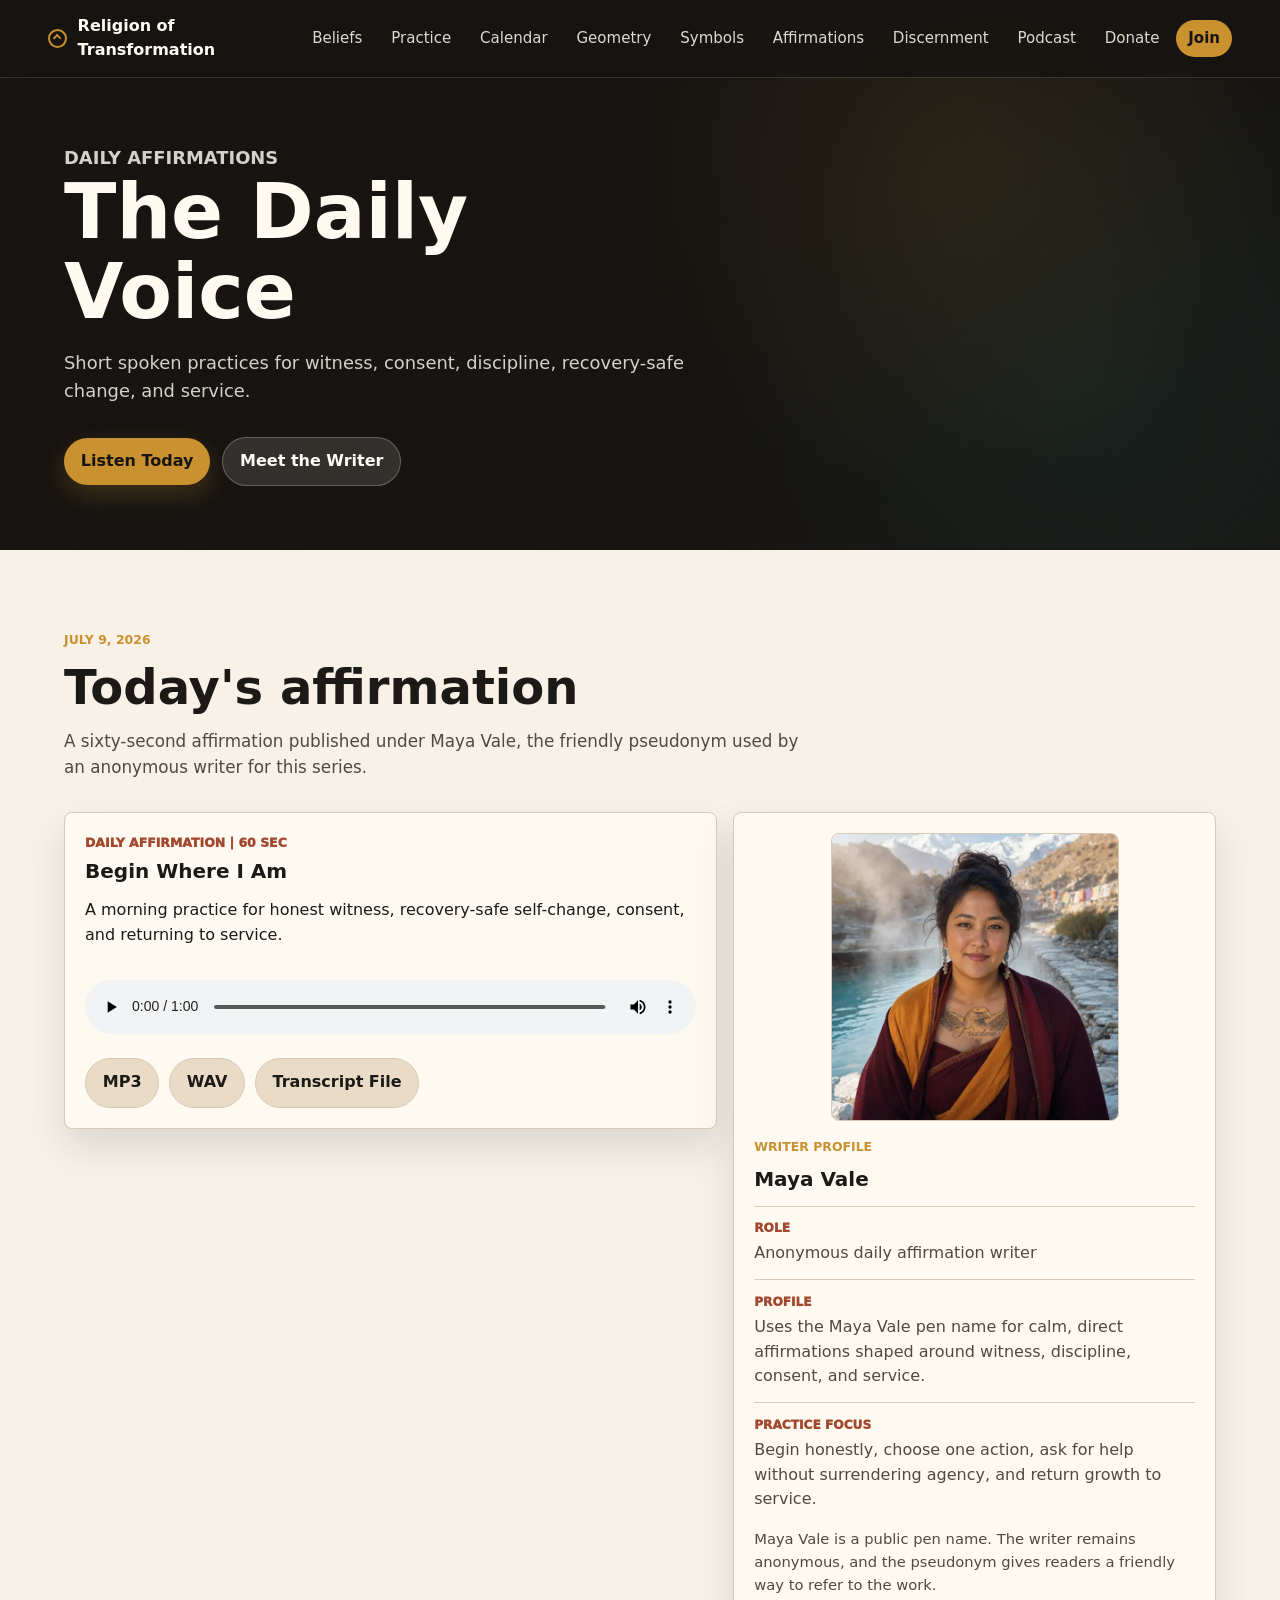
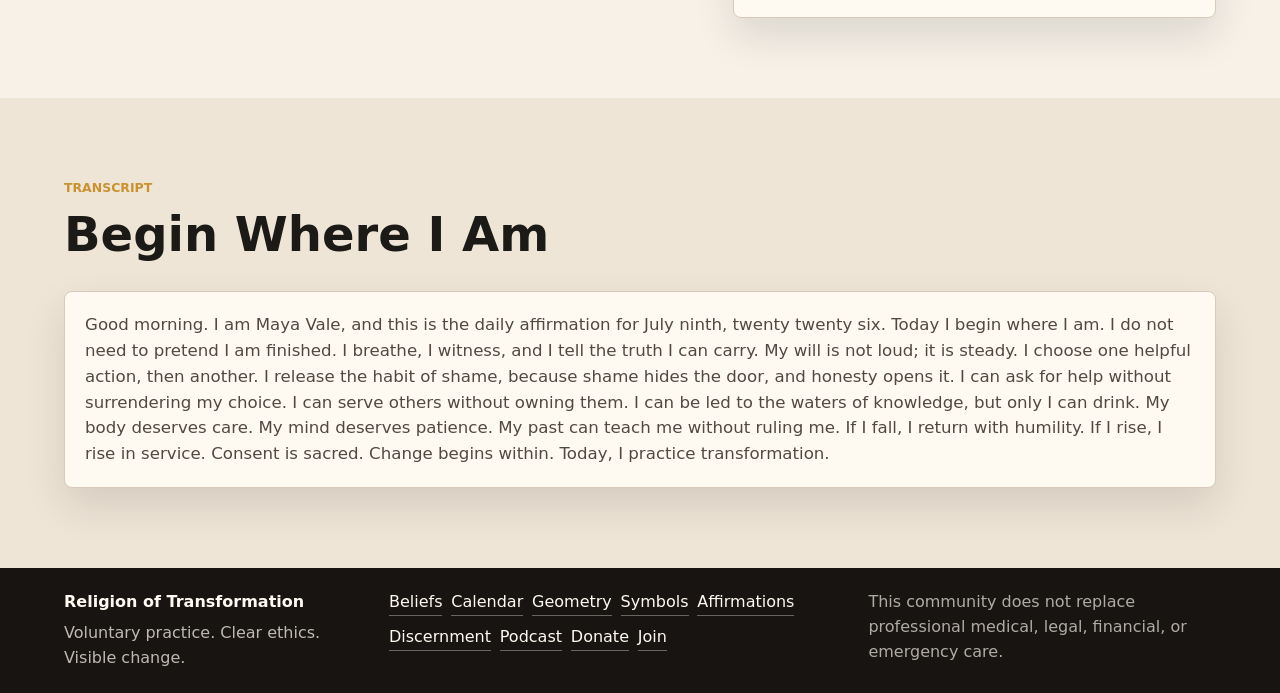
==== affirmations.html @ 911ca556 "Expand transformation site" ====
<!doctype html>
<html lang="en">
<head>
  <meta charset="utf-8">
  <meta name="viewport" content="width=device-width, initial-scale=1">
  <title>Daily Affirmations | Religion of Transformation</title>
  <meta name="description" content="Daily affirmation recordings for the Religion of Transformation, with writer profiles, transcripts, and dated practice prompts.">
  <link rel="stylesheet" href="styles.css">
  <link rel="stylesheet" href="complete.css">
  <link rel="stylesheet" href="page.css">
  <link rel="stylesheet" href="responsive.css">
</head>
<body>
  <header class="topbar" aria-label="Site header">
    <a class="brand" href="index.html#home" aria-label="Religion of Transformation home">
      <span class="brand-mark" aria-hidden="true"></span>
      <span>Religion of Transformation</span>
    </a>
    <button class="menu-toggle" type="button" aria-controls="primary-nav" aria-expanded="false">
      <span class="menu-bars" aria-hidden="true"><span></span><span></span><span></span></span>
      <span class="menu-text">Menu</span>
    </button>
    <nav class="nav" id="primary-nav" aria-label="Primary navigation">
      <a href="index.html#beliefs">Beliefs</a>
      <a href="index.html#practice">Practice</a>
      <a href="index.html#calendar">Calendar</a>
      <a href="index.html#geometry">Geometry</a>
      <a href="symbols.html">Symbols</a>
      <a href="affirmations.html">Affirmations</a>
      <a href="discernment.html">Discernment</a>
      <a href="podcast.html">Podcast</a>
      <a href="donate.html">Donate</a>
      <a class="nav-join" href="index.html#join">Join</a>
    </nav>
  </header>

  <main>
    <section class="page-hero affirmations-hero" aria-labelledby="affirmations-title">
      <div class="page-hero-content">
        <p class="eyebrow">Daily affirmations</p>
        <h1 id="affirmations-title">The Daily Voice</h1>
        <p>
          Short spoken practices for witness, consent, discipline, recovery-safe change, and service.
        </p>
        <div class="hero-actions">
          <a class="button primary" href="#today">Listen Today</a>
          <a class="button secondary" href="#maya-vale">Meet the Writer</a>
        </div>
      </div>
    </section>

    <section id="today" class="page-section" aria-labelledby="today-title">
      <div class="section-heading">
        <p class="eyebrow">July 9, 2026</p>
        <h2 id="today-title">Today&apos;s affirmation</h2>
        <p class="section-copy">
          A sixty-second affirmation published under Maya Vale, the friendly pseudonym used by an anonymous writer for this series.
        </p>
      </div>

      <div class="affirmation-layout">
        <article class="affirmation-player-card">
          <span class="episode-meta">Daily Affirmation | 60 sec</span>
          <h3>Begin Where I Am</h3>
          <p>
            A morning practice for honest witness, recovery-safe self-change, consent, and returning to service.
          </p>
          <audio controls preload="metadata">
            <source src="assets/audio/daily-affirmation-2026-07-09-maya-vale.mp3" type="audio/mpeg">
            <source src="assets/audio/daily-affirmation-2026-07-09-maya-vale.wav" type="audio/wav">
            Your browser does not support the audio element.
          </audio>
          <div class="episode-actions">
            <a class="button secondary" href="assets/audio/daily-affirmation-2026-07-09-maya-vale.mp3">MP3</a>
            <a class="button secondary" href="assets/audio/daily-affirmation-2026-07-09-maya-vale.wav">WAV</a>
            <a class="button secondary" href="assets/transcripts/daily-affirmation-2026-07-09-maya-vale.txt">Transcript File</a>
          </div>
        </article>

        <article id="maya-vale" class="voice-profile-card">
          <picture class="profile-portrait-wrap">
            <source srcset="assets/images/maya-vale-profile-tattoo.webp" type="image/webp">
            <img class="profile-portrait" src="assets/images/maya-vale-profile-tattoo.png" alt="Maya Vale profile portrait at sacred hot springs">
          </picture>
          <p class="eyebrow">Writer profile</p>
          <h3>Maya Vale</h3>
          <dl>
            <div>
              <dt>Role</dt>
              <dd>Anonymous daily affirmation writer</dd>
            </div>
            <div>
              <dt>Profile</dt>
              <dd>Uses the Maya Vale pen name for calm, direct affirmations shaped around witness, discipline, consent, and service.</dd>
            </div>
            <div>
              <dt>Practice focus</dt>
              <dd>Begin honestly, choose one action, ask for help without surrendering agency, and return growth to service.</dd>
            </div>
          </dl>
          <p class="profile-note">
            Maya Vale is a public pen name. The writer remains anonymous, and the pseudonym gives readers a friendly way to refer to the work.
          </p>
        </article>
      </div>
    </section>

    <section class="page-section page-band" aria-labelledby="transcript-title">
      <div class="article-shell">
        <div class="section-heading">
          <p class="eyebrow">Transcript</p>
          <h2 id="transcript-title">Begin Where I Am</h2>
        </div>
        <article class="transcript-panel">
          <p>Good morning. I am Maya Vale, and this is the daily affirmation for July ninth, twenty twenty six. Today I begin where I am. I do not need to pretend I am finished. I breathe, I witness, and I tell the truth I can carry. My will is not loud; it is steady. I choose one helpful action, then another. I release the habit of shame, because shame hides the door, and honesty opens it. I can ask for help without surrendering my choice. I can serve others without owning them. I can be led to the waters of knowledge, but only I can drink. My body deserves care. My mind deserves patience. My past can teach me without ruling me. If I fall, I return with humility. If I rise, I rise in service. Consent is sacred. Change begins within. Today, I practice transformation.</p>
        </article>
      </div>
    </section>
  </main>

  <footer class="footer complete-footer">
    <div>
      <strong>Religion of Transformation</strong>
      <p>Voluntary practice. Clear ethics. Visible change.</p>
    </div>
    <nav aria-label="Footer navigation">
      <a href="index.html#beliefs">Beliefs</a>
      <a href="index.html#calendar">Calendar</a>
      <a href="index.html#geometry">Geometry</a>
      <a href="symbols.html">Symbols</a>
      <a href="affirmations.html">Affirmations</a>
      <a href="discernment.html">Discernment</a>
      <a href="podcast.html">Podcast</a>
      <a href="donate.html">Donate</a>
      <a href="index.html#join">Join</a>
    </nav>
    <p class="footer-note">This community does not replace professional medical, legal, financial, or emergency care.</p>
  </footer>
  <script src="site.js"></script>
</body>
</html>
---- styles.css ----
:root {
  --ink: #1c1a17;
  --ink-soft: #4f4941;
  --paper: #f7f1e8;
  --paper-strong: #fffaf1;
  --line: #d9cab8;
  --gold: #c9912f;
  --gold-dark: #8d6117;
  --teal: #24706c;
  --teal-dark: #174d4c;
  --rust: #a2482e;
  --green: #486b3b;
  --night: #171411;
  --night-soft: #2c241e;
  --shadow: 0 18px 40px rgba(28, 26, 23, 0.12);
}

* {
  box-sizing: border-box;
}

html {
  scroll-behavior: smooth;
}

body {
  margin: 0;
  background: var(--paper);
  color: var(--ink);
  font-family: Inter, ui-sans-serif, system-ui, -apple-system, BlinkMacSystemFont, "Segoe UI", sans-serif;
  line-height: 1.55;
}

a {
  color: inherit;
  text-decoration: none;
}

button,
input,
textarea {
  font: inherit;
}

.topbar {
  position: fixed;
  z-index: 20;
  top: 0;
  left: 0;
  right: 0;
  display: flex;
  align-items: center;
  justify-content: space-between;
  gap: 1rem;
  padding: 0.85rem clamp(1rem, 4vw, 3rem);
  color: var(--paper-strong);
  background: rgba(23, 20, 17, 0.78);
  border-bottom: 1px solid rgba(255, 250, 241, 0.14);
  backdrop-filter: blur(14px);
}

.brand {
  display: inline-flex;
  align-items: center;
  gap: 0.65rem;
  min-width: 12rem;
  font-weight: 800;
}

.brand-mark {
  width: 1.2rem;
  height: 1.2rem;
  border: 2px solid var(--gold);
  border-radius: 50%;
  position: relative;
  flex: 0 0 auto;
}

.brand-mark::before,
.brand-mark::after {
  content: "";
  position: absolute;
  inset: 0.28rem;
  border-top: 2px solid var(--gold);
  transform: rotate(45deg);
}

.brand-mark::after {
  transform: rotate(-45deg);
}

.nav {
  display: flex;
  align-items: center;
  justify-content: flex-end;
  gap: 0.3rem;
  flex-wrap: wrap;
}

.nav a {
  min-height: 2.35rem;
  display: inline-flex;
  align-items: center;
  justify-content: center;
  padding: 0.45rem 0.75rem;
  border-radius: 999px;
  color: rgba(255, 250, 241, 0.86);
  font-size: 0.94rem;
}

.nav a:hover,
.nav a:focus-visible {
  background: rgba(255, 250, 241, 0.12);
  outline: none;
}

.nav-join {
  color: var(--night) !important;
  background: var(--gold);
  font-weight: 800;
}

.hero {
  min-height: 88svh;
  position: relative;
  display: grid;
  align-items: center;
  overflow: hidden;
  background: var(--night);
  color: var(--paper-strong);
  padding: 8rem clamp(1rem, 5vw, 5rem) 5rem;
}

.hero::after {
  content: "";
  position: absolute;
  inset: 0;
  background:
    linear-gradient(90deg, rgba(23, 20, 17, 0.88) 0%, rgba(23, 20, 17, 0.62) 45%, rgba(23, 20, 17, 0.2) 100%);
  pointer-events: none;
}

#transformation-canvas {
  position: absolute;
  inset: 0;
  width: 100%;
  height: 100%;
}

.hero-content {
  position: relative;
  z-index: 1;
  width: min(44rem, 100%);
}

.eyebrow,
.panel-kicker {
  margin: 0 0 0.75rem;
  color: var(--gold);
  font-size: 0.78rem;
  font-weight: 900;
  text-transform: uppercase;
  letter-spacing: 0;
}

h1,
h2,
h3,
p {
  overflow-wrap: anywhere;
}

h1,
h2,
h3 {
  margin: 0;
  line-height: 1.05;
}

h1 {
  font-size: 4.8rem;
  max-width: 11ch;
}

h2 {
  font-size: 3rem;
}

h3 {
  font-size: 1.25rem;
}

.hero-copy {
  width: min(38rem, 100%);
  margin: 1.2rem 0 0;
  color: rgba(255, 250, 241, 0.84);
  font-size: 1.15rem;
}

.hero-actions,
.form-actions,
.calendar-actions {
  display: flex;
  align-items: center;
  flex-wrap: wrap;
  gap: 0.75rem;
}

.hero-actions {
  margin-top: 2rem;
}

.button,
.icon-button {
  min-height: 2.75rem;
  border: 0;
  border-radius: 999px;
  display: inline-flex;
  align-items: center;
  justify-content: center;
  cursor: pointer;
  transition: transform 160ms ease, box-shadow 160ms ease, background 160ms ease;
}

.button {
  padding: 0.72rem 1.05rem;
  font-weight: 850;
}

.button.compact {
  min-height: 2.45rem;
  padding: 0.55rem 0.85rem;
  font-size: 0.92rem;
}

.button.primary {
  background: var(--gold);
  color: var(--night);
  box-shadow: 0 10px 24px rgba(201, 145, 47, 0.22);
}

.button.secondary {
  background: rgba(255, 250, 241, 0.12);
  color: var(--paper-strong);
  border: 1px solid rgba(255, 250, 241, 0.25);
}

.button:hover,
.icon-button:hover,
.button:focus-visible,
.icon-button:focus-visible {
  transform: translateY(-1px);
  outline: none;
}

.scroll-cue {
  position: absolute;
  z-index: 1;
  bottom: 1.6rem;
  left: 50%;
  width: 2.4rem;
  height: 2.4rem;
  display: grid;
  place-items: center;
  transform: translateX(-50%);
  border: 1px solid rgba(255, 250, 241, 0.35);
  border-radius: 50%;
}

.scroll-cue span {
  width: 0.55rem;
  height: 0.55rem;
  border-right: 2px solid var(--paper-strong);
  border-bottom: 2px solid var(--paper-strong);
  transform: translateY(-0.15rem) rotate(45deg);
}

.section {
  padding: 6rem clamp(1rem, 5vw, 5rem);
}

.section-heading {
  max-width: 46rem;
  margin-bottom: 2rem;
}

.section-copy {
  margin: 1rem 0 0;
  color: var(--ink-soft);
  font-size: 1.05rem;
}

.practice-grid,
.ethics-list,
.calendar-reference {
  display: grid;
  grid-template-columns: repeat(4, minmax(0, 1fr));
  gap: 1rem;
}

.practice-card,
.ethics-list article,
.calendar-reference article,
.schedule-row,
.today-panel,
.calendar-board,
.join-form {
  border: 1px solid var(--line);
  border-radius: 8px;
  background: var(--paper-strong);
  box-shadow: var(--shadow);
}

.practice-card,
.ethics-list article,
.calendar-reference article {
  padding: 1.35rem;
}

.card-index {
  display: block;
  margin-bottom: 2.2rem;
  color: var(--teal);
  font-weight: 900;
}

.practice-card h3,
.ethics-list h3,
.calendar-reference h3 {
  margin-bottom: 0.65rem;
}

.practice-card p,
.ethics-list p,
.calendar-reference p {
  margin: 0;
  color: var(--ink-soft);
}

.split-section {
  display: grid;
  grid-template-columns: minmax(0, 0.9fr) minmax(18rem, 1.1fr);
  gap: clamp(2rem, 5vw, 4rem);
  align-items: start;
  background: #efe5d7;
}

.schedule {
  display: grid;
  gap: 0.9rem;
}

.schedule-row {
  padding: 1.1rem;
}

.schedule-row span {
  color: var(--rust);
  font-size: 0.78rem;
  font-weight: 900;
  text-transform: uppercase;
}

.schedule-row strong {
  display: block;
  margin: 0.15rem 0 0.35rem;
  font-size: 1.08rem;
}

.schedule-row p {
  margin: 0;
  color: var(--ink-soft);
}

.calendar-section {
  background: #f8f4ed;
}

.calendar-shell {
  display: grid;
  grid-template-columns: minmax(17rem, 0.78fr) minmax(0, 1.6fr);
  gap: 1rem;
  align-items: stretch;
}

.today-panel {
  padding: 1.35rem;
  background: var(--night);
  color: var(--paper-strong);
}

.today-panel .panel-kicker,
.month-title .panel-kicker {
  display: block;
  margin-bottom: 0.35rem;
}

.today-panel h3 {
  font-size: 1.65rem;
  line-height: 1.12;
}

.today-panel p {
  color: rgba(255, 250, 241, 0.76);
}

.date-metrics {
  display: grid;
  gap: 0.7rem;
  margin: 1.25rem 0;
}

.date-metrics div {
  padding: 0.85rem;
  border: 1px solid rgba(255, 250, 241, 0.16);
  border-radius: 8px;
  background: rgba(255, 250, 241, 0.06);
}

.date-metrics dt {
  color: rgba(255, 250, 241, 0.6);
  font-size: 0.74rem;
  font-weight: 900;
  text-transform: uppercase;
}

.date-metrics dd {
  margin: 0.22rem 0 0;
  font-weight: 800;
}

.common-symbols {
  margin: 1.25rem 0;
  padding: 0.85rem;
  border: 1px solid rgba(255, 250, 241, 0.16);
  border-radius: 8px;
  background: rgba(255, 250, 241, 0.06);
}

.common-symbols > strong {
  display: block;
  margin-bottom: 0.55rem;
  color: rgba(255, 250, 241, 0.7);
  font-size: 0.74rem;
  font-weight: 900;
  text-transform: uppercase;
}

.common-symbols ul {
  display: grid;
  gap: 0.55rem;
  margin: 0;
  padding: 0;
  list-style: none;
}

.common-symbols li {
  display: grid;
  gap: 0.18rem;
  padding-top: 0.55rem;
  border-top: 1px solid rgba(255, 250, 241, 0.12);
}

.common-symbols li:first-child {
  padding-top: 0;
  border-top: 0;
}

.common-symbols li strong {
  color: rgba(255, 250, 241, 0.6);
  font-size: 0.72rem;
  font-weight: 900;
  text-transform: uppercase;
}

.common-symbols li span {
  color: var(--paper-strong);
  font-weight: 850;
}

.common-symbols li em {
  display: block;
  margin-top: 0.18rem;
  color: rgba(255, 250, 241, 0.72);
  font-size: 0.88rem;
  font-style: normal;
  font-weight: 500;
  line-height: 1.35;
}

.selected-holidays {
  display: flex;
  flex-direction: column;
  gap: 0.55rem;
}

.holiday-note {
  padding: 0.75rem;
  border-radius: 8px;
  background: rgba(201, 145, 47, 0.14);
  border: 1px solid rgba(201, 145, 47, 0.28);
}

.holiday-note strong {
  display: block;
}

.holiday-note span {
  color: rgba(255, 250, 241, 0.74);
  font-size: 0.92rem;
}

.calendar-board {
  padding: 1rem;
  overflow: hidden;
}

.calendar-toolbar {
  display: flex;
  align-items: flex-start;
  justify-content: space-between;
  gap: 1rem;
  padding: 0.35rem 0.2rem 1rem;
}

.month-title h3 {
  font-size: 1.55rem;
}

.icon-button {
  width: 2.45rem;
  min-width: 2.45rem;
  color: var(--paper-strong);
  background: var(--teal-dark);
  font-weight: 900;
}

.date-picker {
  display: flex;
  align-items: center;
  gap: 0.55rem;
  min-height: 2.45rem;
  padding: 0.2rem 0.2rem 0.2rem 0.7rem;
  border: 1px solid var(--line);
  border-radius: 999px;
  color: var(--ink-soft);
  background: #fffdf8;
  font-size: 0.88rem;
  font-weight: 800;
}

.date-picker input {
  min-height: 2rem;
  width: 9.8rem;
  border: 0;
  color: var(--ink);
  background: transparent;
}

.council-section {
  background: #efe5d7;
}

.council-grid,
.symbol-scale-grid {
  display: grid;
  gap: 1rem;
}

.council-grid,
.symbol-scale-grid {
  grid-template-columns: repeat(4, minmax(0, 1fr));
}

.council-grid article,
.symbol-scale-grid article {
  border: 1px solid var(--line);
  border-radius: 8px;
  background: var(--paper-strong);
  box-shadow: var(--shadow);
  padding: 1.15rem;
}

.council-grid span,
.symbol-scale-grid span {
  display: block;
  margin-bottom: 0.55rem;
  color: var(--rust);
  font-size: 0.78rem;
  font-weight: 950;
  text-transform: uppercase;
}

.council-grid p,
.symbol-scale-grid p {
  margin-bottom: 0;
  color: var(--ink-soft);
}

.council-election {
  display: grid;
  grid-template-columns: minmax(0, 0.85fr) minmax(18rem, 1.15fr);
  gap: 1.2rem;
  margin-top: 1.25rem;
  padding: 1.25rem;
  border: 1px solid var(--line);
  border-radius: 8px;
  background: var(--paper-strong);
  box-shadow: var(--shadow);
}

.council-election h3 {
  margin-top: 0;
}

.council-election p {
  margin-bottom: 0;
  color: var(--ink-soft);
}

.council-election-list {
  display: grid;
  gap: 0.65rem;
  margin: 0;
  padding-left: 1.2rem;
  color: var(--ink-soft);
}

.council-election-list li::marker {
  color: var(--rust);
  font-weight: 900;
}

.council-election-list strong {
  color: var(--ink);
}

.member-section {
  background: var(--paper);
}

.member-profile-grid {
  display: grid;
  grid-template-columns: repeat(3, minmax(0, 1fr));
  gap: 1rem;
}

.member-profile-card {
  display: flex;
  flex-direction: column;
  gap: 0.7rem;
  min-height: 100%;
  padding: 1.15rem;
  border: 1px solid var(--line);
  border-radius: 8px;
  background: var(--paper-strong);
  box-shadow: var(--shadow);
}

.member-profile-card > span {
  color: var(--rust);
  font-size: 0.78rem;
  font-weight: 950;
  text-transform: uppercase;
}

.member-profile-card h3 {
  margin: 0;
}

.member-profile-card p {
  margin: 0;
  color: var(--ink-soft);
}

.member-profile-card dl {
  display: grid;
  gap: 0.55rem;
  margin: auto 0 0;
  padding-top: 0.75rem;
  border-top: 1px solid var(--line);
}

.member-profile-card dl div {
  display: grid;
  gap: 0.16rem;
}

.member-profile-card dt {
  color: var(--ink-soft);
  font-size: 0.72rem;
  font-weight: 900;
  text-transform: uppercase;
}

.member-profile-card dd {
  margin: 0;
  color: var(--ink);
  font-weight: 800;
}

.calendar-symbols {
  margin-top: 2rem;
}

.compact-heading h3 {
  font-size: 2rem;
}

.calendar-weekdays,
.calendar-grid {
  display: grid;
  grid-template-columns: repeat(7, minmax(0, 1fr));
  gap: 0.35rem;
}

.calendar-weekdays {
  margin-bottom: 0.35rem;
}

.calendar-weekdays span {
  color: var(--ink-soft);
  font-size: 0.78rem;
  font-weight: 900;
  text-align: center;
  text-transform: uppercase;
}

.testimonials-section {
  background: #efe5d7;
}

.testimonial-grid {
  display: grid;
  grid-template-columns: repeat(3, minmax(0, 1fr));
  gap: 1rem;
}

.testimonial-card,
.recovery-note {
  border: 1px solid var(--line);
  border-radius: 8px;
  background: var(--paper-strong);
  box-shadow: var(--shadow);
}

.testimonial-card {
  padding: 1.25rem;
}

.testimonial-card span {
  display: block;
  margin-bottom: 0.65rem;
  color: var(--rust);
  font-size: 0.78rem;
  font-weight: 950;
  text-transform: uppercase;
}

.testimonial-card p {
  margin: 0;
  color: var(--ink-soft);
}

.testimonial-card strong {
  display: block;
  margin-top: 1rem;
  color: var(--ink);
  font-size: 0.9rem;
}

.recovery-note {
  margin-top: 1rem;
  border-left: 4px solid var(--teal);
  padding: 1rem 1.1rem;
  color: var(--ink-soft);
}

.recovery-note strong {
  color: var(--ink);
}

.calendar-day {
  min-height: 7.2rem;
  border: 1px solid var(--line);
  border-radius: 8px;
  padding: 0.55rem;
  display: flex;
  flex-direction: column;
  gap: 0.22rem;
  text-align: left;
  color: var(--ink);
  background: #fffdf8;
  cursor: pointer;
}

.calendar-day:hover,
.calendar-day:focus-visible {
  outline: 2px solid var(--teal);
  outline-offset: 1px;
}

.calendar-day.is-outside {
  opacity: 0.45;
}

.calendar-day.is-selected {
  border-color: var(--teal);
  background: #e9f2ef;
}

.calendar-day.is-today {
  box-shadow: inset 0 0 0 2px var(--gold);
}

.calendar-day.has-high {
  background: #fff2d9;
}

.day-top {
  display: flex;
  align-items: baseline;
  justify-content: space-between;
  gap: 0.4rem;
}

.greg-day {
  font-weight: 950;
  font-size: 1rem;
}

.trans-day,
.pulse-day {
  display: block;
  color: var(--ink-soft);
  font-size: 0.76rem;
  line-height: 1.2;
}

.pulse-day {
  color: var(--teal-dark);
  font-weight: 850;
}

.holiday-stack {
  display: flex;
  flex-wrap: wrap;
  gap: 0.25rem;
  margin-top: auto;
}

.holiday-chip {
  max-width: 100%;
  padding: 0.18rem 0.38rem;
  border-radius: 999px;
  color: var(--paper-strong);
  background: var(--teal);
  font-size: 0.66rem;
  font-weight: 900;
  line-height: 1.15;
}

.holiday-chip.high {
  background: var(--rust);
}

.holiday-chip.lunar {
  background: var(--teal-dark);
}

.holiday-chip.minor {
  color: var(--ink);
  background: #e3d2b6;
}

.calendar-reference {
  grid-template-columns: minmax(0, 0.8fr) minmax(0, 1.2fr);
  margin-top: 1rem;
}

.calendar-reference ul {
  columns: 2;
  gap: 2rem;
  margin: 0;
  padding-left: 1.1rem;
  color: var(--ink-soft);
}

.calendar-reference li {
  break-inside: avoid;
  margin-bottom: 0.5rem;
}

.ethics-section {
  background: var(--paper);
}

.ethics-list {
  grid-template-columns: repeat(2, minmax(0, 1fr));
}

.join-section {
  display: grid;
  grid-template-columns: minmax(0, 0.85fr) minmax(18rem, 1.15fr);
  gap: clamp(2rem, 5vw, 4rem);
  align-items: start;
  background: var(--night-soft);
  color: var(--paper-strong);
}

.join-copy p {
  color: rgba(255, 250, 241, 0.78);
}

.join-form {
  padding: 1.35rem;
  color: var(--ink);
}

.join-form label {
  display: grid;
  gap: 0.35rem;
  margin-bottom: 0.85rem;
  color: var(--ink-soft);
  font-size: 0.9rem;
  font-weight: 850;
}

.join-form input,
.join-form textarea {
  width: 100%;
  border: 1px solid var(--line);
  border-radius: 8px;
  padding: 0.75rem 0.85rem;
  color: var(--ink);
  background: #fffdf8;
}

.join-form input:focus,
.join-form textarea:focus,
.date-picker input:focus {
  outline: 2px solid var(--teal);
  outline-offset: 1px;
}

.join-form .button.secondary {
  color: var(--ink);
  background: #eadbc7;
  border-color: var(--line);
}

.consent-check {
  grid-template-columns: auto minmax(0, 1fr);
  align-items: start;
  gap: 0.65rem;
  padding: 0.75rem;
  border: 1px solid var(--line);
  border-radius: 8px;
  background: #fffdf8;
}

.consent-check input {
  width: auto;
  margin-top: 0.2rem;
}

.consent-check span {
  color: var(--ink-soft);
  font-size: 0.9rem;
  line-height: 1.4;
}

.join-form button:disabled {
  cursor: wait;
  opacity: 0.72;
}

.form-status {
  min-height: 1.5rem;
  margin: 0.9rem 0 0;
  color: var(--teal-dark);
  font-weight: 800;
}

.footer {
  display: flex;
  justify-content: space-between;
  gap: 1rem;
  padding: 1.4rem clamp(1rem, 5vw, 5rem);
  color: rgba(255, 250, 241, 0.72);
  background: var(--night);
}

.footer p {
  margin: 0;
}

@media (max-width: 980px) {
  h1 {
    font-size: 3.8rem;
  }

  h2 {
    font-size: 2.35rem;
  }

  .practice-grid,
  .ethics-list,
  .calendar-shell,
  .join-section,
  .split-section {
    grid-template-columns: 1fr;
  }

  .practice-grid {
    grid-template-columns: repeat(2, minmax(0, 1fr));
  }

  .calendar-reference {
    grid-template-columns: 1fr;
  }
}

@media (max-width: 720px) {
  .topbar {
    position: absolute;
    align-items: flex-start;
    flex-direction: column;
  }

  .brand {
    min-width: 0;
  }

  .nav {
    justify-content: flex-start;
  }

  .nav a {
    min-height: 2rem;
    padding: 0.35rem 0.56rem;
    font-size: 0.85rem;
  }

  .hero {
    min-height: 86svh;
    padding-top: 10.5rem;
  }

  h1 {
    font-size: 3rem;
  }

  h2 {
    font-size: 2rem;
  }

  .section {
    padding-top: 4.5rem;
    padding-bottom: 4.5rem;
  }

  .practice-grid {
    grid-template-columns: 1fr;
  }

  .calendar-toolbar {
    flex-direction: column;
  }

  .calendar-actions {
    width: 100%;
  }

  .date-picker {
    width: 100%;
    justify-content: space-between;
    border-radius: 8px;
  }

  .date-picker input {
    width: 8.8rem;
  }

  .calendar-board {
    padding: 0.75rem;
  }

  .calendar-weekdays {
    gap: 0.2rem;
  }

  .calendar-weekdays span {
    font-size: 0.68rem;
  }

  .calendar-grid {
    gap: 0.2rem;
  }

  .calendar-day {
    min-height: 5.45rem;
    padding: 0.35rem;
  }

  .trans-day {
    font-size: 0.66rem;
  }

  .pulse-day,
  .holiday-chip {
    display: none;
  }

  .calendar-reference ul {
    columns: 1;
  }

  .footer {
    flex-direction: column;
  }
}

@media (prefers-reduced-motion: reduce) {
  *,
  *::before,
  *::after {
    scroll-behavior: auto !important;
    transition-duration: 0.01ms !important;
    animation-duration: 0.01ms !important;
    animation-iteration-count: 1 !important;
  }
}
---- complete.css ----
.topbar {
  align-items: flex-start;
}

.nav {
  max-width: 54rem;
}

.beliefs-section,
.community-section,
.texts-section,
.faq-section {
  background: #fbf5ec;
}

.rites-section,
.resources-section {
  background: #efe5d7;
}

.belief-layout,
.community-layout {
  display: grid;
  grid-template-columns: minmax(18rem, 0.82fr) minmax(0, 1.18fr);
  gap: 1rem;
  align-items: stretch;
}

.creed-panel,
.path-panel,
.promise-panel,
.liturgy-strip,
.belief-grid article,
.rite-timeline article,
.role-grid article,
.text-scroll,
.resource-grid article,
.faq-list details {
  border: 1px solid var(--line);
  border-radius: 8px;
  background: var(--paper-strong);
  box-shadow: var(--shadow);
}

.creed-panel,
.path-panel,
.promise-panel {
  padding: 1.35rem;
}

.creed-panel {
  color: var(--paper-strong);
  background: var(--night);
}

.creed-panel h3,
.path-panel h3,
.promise-panel h3 {
  margin-bottom: 0.8rem;
}

.creed-panel p {
  color: rgba(255, 250, 241, 0.78);
}

.creed-panel p:last-child,
.path-panel ol,
.promise-panel ol {
  margin-bottom: 0;
}

.belief-grid,
.role-grid,
.resource-grid {
  display: grid;
  grid-template-columns: repeat(2, minmax(0, 1fr));
  gap: 1rem;
}

.belief-grid article,
.role-grid article,
.resource-grid article {
  padding: 1.1rem;
}

.belief-grid span,
.rite-timeline span,
.text-scroll span {
  display: inline-block;
  margin-bottom: 0.65rem;
  color: var(--rust);
  font-size: 0.75rem;
  font-weight: 950;
  text-transform: uppercase;
}

.belief-grid h3,
.role-grid h3,
.resource-grid h3 {
  margin-bottom: 0.5rem;
}

.belief-grid p,
.role-grid p,
.resource-grid p,
.text-scroll p,
.faq-list p {
  margin: 0;
  color: var(--ink-soft);
}

.rite-timeline {
  display: grid;
  grid-template-columns: repeat(5, minmax(0, 1fr));
  gap: 0.75rem;
}

.rite-timeline article {
  padding: 1.05rem;
}

.rite-timeline h3 {
  margin-bottom: 0.5rem;
  font-size: 1.08rem;
}

.rite-timeline p {
  margin: 0;
  color: var(--ink-soft);
  font-size: 0.92rem;
}

.liturgy-strip {
  margin-top: 1rem;
  padding: 1.1rem 1.35rem;
  color: var(--paper-strong);
  background: var(--teal-dark);
}

.liturgy-strip p {
  margin: 0;
  font-weight: 800;
}

.path-panel ol,
.promise-panel ol {
  padding-left: 1.25rem;
  color: var(--ink-soft);
}

.path-panel li,
.promise-panel li {
  margin-bottom: 0.55rem;
}

.path-panel li:last-child,
.promise-panel li:last-child {
  margin-bottom: 0;
}

.text-library {
  display: grid;
  grid-template-columns: repeat(4, minmax(0, 1fr));
  gap: 1rem;
}

.text-scroll {
  padding: 1.2rem;
  background:
    linear-gradient(180deg, rgba(255, 250, 241, 0.96), rgba(247, 241, 232, 0.96)),
    radial-gradient(circle at top left, rgba(201, 145, 47, 0.18), transparent 34%);
}

.text-scroll h3 {
  margin-bottom: 0.65rem;
}

.promise-panel {
  margin-top: 1rem;
  background: #fffdf8;
}

.resource-grid {
  grid-template-columns: repeat(4, minmax(0, 1fr));
}

.faq-list {
  display: grid;
  gap: 0.75rem;
  max-width: 58rem;
}

.faq-list details {
  padding: 0;
  overflow: hidden;
}

.faq-list summary {
  cursor: pointer;
  padding: 1rem 1.1rem;
  color: var(--night);
  font-weight: 900;
}

.faq-list summary:focus-visible {
  outline: 2px solid var(--teal);
  outline-offset: -2px;
}

.faq-list details[open] summary {
  border-bottom: 1px solid var(--line);
  background: #f0e0ca;
}

.faq-list p {
  padding: 1rem 1.1rem;
}

.complete-footer {
  display: grid;
  grid-template-columns: minmax(13rem, 0.8fr) minmax(0, 1.2fr) minmax(12rem, 0.9fr);
  align-items: start;
}

.complete-footer strong {
  display: block;
  color: var(--paper-strong);
  margin-bottom: 0.35rem;
}

.complete-footer nav {
  display: flex;
  flex-wrap: wrap;
  gap: 0.55rem;
}

.complete-footer a {
  color: var(--paper-strong);
  border-bottom: 1px solid rgba(255, 250, 241, 0.35);
}

.footer-note {
  color: rgba(255, 250, 241, 0.66);
}

@media (max-width: 1180px) {
  .rite-timeline,
  .text-library,
  .resource-grid {
    grid-template-columns: repeat(2, minmax(0, 1fr));
  }
}

@media (max-width: 980px) {
  .belief-layout,
  .community-layout,
  .complete-footer {
    grid-template-columns: 1fr;
  }
}

@media (max-width: 720px) {
  .topbar {
    position: absolute;
  }

  .nav {
    max-width: none;
  }

  .belief-grid,
  .role-grid,
  .rite-timeline,
  .text-library,
  .resource-grid {
    grid-template-columns: 1fr;
  }
}
---- page.css ----
.page-hero {
  min-height: 58svh;
  display: grid;
  align-items: end;
  padding: 8rem clamp(1rem, 5vw, 5rem) 4rem;
  color: var(--paper-strong);
  background:
    linear-gradient(110deg, rgba(23, 20, 17, 0.94), rgba(23, 20, 17, 0.58)),
    radial-gradient(circle at 74% 30%, rgba(201, 145, 47, 0.34), transparent 32%),
    radial-gradient(circle at 84% 70%, rgba(36, 112, 108, 0.42), transparent 34%),
    var(--night);
}

.page-hero-content {
  width: min(54rem, 100%);
}

.page-hero h1 {
  max-width: 12ch;
}

.page-hero p {
  width: min(42rem, 100%);
  margin: 1rem 0 0;
  color: rgba(255, 250, 241, 0.82);
  font-size: 1.12rem;
}

.page-section {
  padding: 5rem clamp(1rem, 5vw, 5rem);
}

.page-band {
  background: #efe5d7;
}

.page-grid,
.episode-grid,
.donation-grid,
.support-grid {
  display: grid;
  gap: 1rem;
}

.page-grid {
  grid-template-columns: repeat(3, minmax(0, 1fr));
}

.episode-grid {
  grid-template-columns: repeat(2, minmax(0, 1fr));
}

.donation-grid {
  grid-template-columns: repeat(4, minmax(0, 1fr));
}

.support-grid {
  grid-template-columns: minmax(18rem, 0.9fr) minmax(0, 1.1fr);
}

.page-card,
.episode-card,
.donation-card,
.pledge-form,
.transparency-panel,
.subscribe-panel {
  border: 1px solid var(--line);
  border-radius: 8px;
  background: var(--paper-strong);
  box-shadow: var(--shadow);
}

.page-card,
.episode-card,
.donation-card,
.transparency-panel,
.subscribe-panel {
  padding: 1.25rem;
}

.page-card h3,
.episode-card h3,
.donation-card h3,
.transparency-panel h3,
.subscribe-panel h3 {
  margin-bottom: 0.6rem;
}

.page-card p,
.episode-card p,
.donation-card p,
.transparency-panel p,
.subscribe-panel p {
  margin: 0;
  color: var(--ink-soft);
}

.episode-meta,
.donation-amount,
.safe-note {
  display: block;
  margin-bottom: 0.55rem;
  color: var(--rust);
  font-size: 0.78rem;
  font-weight: 950;
  text-transform: uppercase;
}

.episode-actions,
.subscribe-actions,
.donation-actions {
  display: flex;
  flex-wrap: wrap;
  gap: 0.6rem;
  margin-top: 1rem;
}

.episode-actions .button.secondary,
.subscribe-actions .button.secondary,
.donation-actions .button.secondary {
  color: var(--ink);
  background: #eadbc7;
  border-color: var(--line);
}

.audio-placeholder {
  display: grid;
  grid-template-columns: 2.65rem minmax(0, 1fr);
  gap: 0.75rem;
  align-items: center;
  margin: 1rem 0 0;
  padding: 0.75rem;
  border-radius: 8px;
  background: #f0e0ca;
}

.play-mark {
  width: 2.65rem;
  height: 2.65rem;
  display: grid;
  place-items: center;
  border-radius: 50%;
  color: var(--paper-strong);
  background: var(--teal-dark);
  font-weight: 950;
}

.audio-placeholder span:last-child {
  color: var(--ink-soft);
  font-size: 0.9rem;
  line-height: 1.35;
}

.podcast-player {
  display: grid;
  gap: 0.55rem;
  margin-top: 1rem;
  padding: 0.75rem;
  border-radius: 8px;
  background: #f0e0ca;
}

.podcast-player audio {
  width: 100%;
}

.podcast-player span {
  color: var(--ink-soft);
  font-size: 0.88rem;
  font-weight: 800;
}

.donation-card {
  display: flex;
  flex-direction: column;
}

.donation-card .button {
  margin-top: auto;
}

.donation-amount {
  color: var(--teal-dark);
  font-size: 1rem;
}

.pledge-form {
  padding: 1.25rem;
}

.pledge-form label {
  display: grid;
  gap: 0.35rem;
  margin-bottom: 0.85rem;
  color: var(--ink-soft);
  font-size: 0.9rem;
  font-weight: 850;
}

.pledge-form input,
.pledge-form select,
.pledge-form textarea {
  width: 100%;
  border: 1px solid var(--line);
  border-radius: 8px;
  padding: 0.75rem 0.85rem;
  color: var(--ink);
  background: #fffdf8;
}

.pledge-form input:focus,
.pledge-form select:focus,
.pledge-form textarea:focus {
  outline: 2px solid var(--teal);
  outline-offset: 1px;
}

.pledge-status {
  min-height: 1.4rem;
  margin: 0.8rem 0 0;
  color: var(--teal-dark);
  font-weight: 800;
}

.transparency-list {
  margin: 0;
  padding-left: 1.2rem;
  color: var(--ink-soft);
}

.transparency-list li {
  margin-bottom: 0.5rem;
}

.transparency-list li:last-child {
  margin-bottom: 0;
}

.article-section {
  scroll-margin-top: 5rem;
}

.article-shell {
  width: min(72rem, 100%);
  margin: 0 auto;
}

.discernment-hero .page-hero-content {
  width: min(58rem, 100%);
}

.article-lead {
  width: min(58rem, 100%);
}

.article-lead h2 {
  max-width: 16ch;
}

.article-lead p {
  color: var(--ink-soft);
  font-size: 1.08rem;
}

.article-note,
.counter-panel {
  margin-top: 1.5rem;
  border-left: 4px solid var(--teal);
  border-radius: 8px;
  padding: 1rem 1.1rem;
  color: var(--ink-soft);
  background: var(--paper-strong);
}

.article-note strong,
.counter-panel strong {
  color: var(--ink);
}

.discernment-table-wrap {
  overflow-x: auto;
  border: 1px solid var(--line);
  border-radius: 8px;
  background: var(--paper-strong);
  box-shadow: var(--shadow);
}

.discernment-table {
  width: 100%;
  min-width: 54rem;
  border-collapse: collapse;
}

.discernment-table th,
.discernment-table td {
  padding: 0.9rem 1rem;
  border-bottom: 1px solid var(--line);
  text-align: left;
  vertical-align: top;
}

.discernment-table th {
  color: var(--night);
  background: #eadbc7;
  font-size: 0.82rem;
  text-transform: uppercase;
}

.discernment-table td {
  color: var(--ink-soft);
}

.discernment-table tr:last-child td {
  border-bottom: 0;
}

.case-study-grid,
.discernment-list-grid,
.principle-grid,
.correction-steps {
  display: grid;
  gap: 1rem;
}

.case-study-grid,
.principle-grid,
.discernment-list-grid {
  grid-template-columns: repeat(3, minmax(0, 1fr));
}

.case-study-card,
.article-case,
.discernment-list-grid article,
.principle-grid article,
.correction-steps article {
  border: 1px solid var(--line);
  border-radius: 8px;
  background: var(--paper-strong);
  box-shadow: var(--shadow);
  padding: 1.25rem;
}

.case-study-card p,
.article-case p,
.discernment-list-grid p,
.principle-grid p,
.correction-steps p {
  color: var(--ink-soft);
}

.case-study-card strong {
  display: block;
  margin-top: 1rem;
}

.article-case {
  margin-top: 1rem;
}

.article-case h3 {
  font-size: 1.55rem;
}

.article-case p:last-child,
.case-study-card p:last-child,
.principle-grid p:last-child,
.correction-steps p:last-child {
  margin-bottom: 0;
}

.self-rule {
  border-left-color: var(--rust);
}

.correction-steps {
  grid-template-columns: repeat(4, minmax(0, 1fr));
}

.correction-steps span,
.principle-grid span {
  display: inline-flex;
  align-items: center;
  justify-content: center;
  width: 2.35rem;
  height: 2.35rem;
  margin-bottom: 0.75rem;
  border-radius: 50%;
  color: var(--paper-strong);
  background: var(--teal-dark);
  font-size: 0.82rem;
  font-weight: 950;
}

.principle-grid span {
  background: var(--rust);
}

.source-list {
  margin: 0;
  padding-left: 1.4rem;
  color: var(--ink-soft);
}

.source-list li {
  margin-bottom: 0.6rem;
}

.source-list a {
  color: var(--teal-dark);
  font-weight: 800;
  text-decoration: underline;
  text-decoration-thickness: 1px;
  text-underline-offset: 0.18em;
}

.affirmations-hero .page-hero-content {
  width: min(58rem, 100%);
}

.affirmation-layout {
  display: grid;
  grid-template-columns: minmax(0, 1.15fr) minmax(18rem, 0.85fr);
  gap: 1rem;
  align-items: start;
}

.affirmation-player-card,
.voice-profile-card,
.transcript-panel {
  border: 1px solid var(--line);
  border-radius: 8px;
  background: var(--paper-strong);
  box-shadow: var(--shadow);
  padding: 1.25rem;
}

.affirmation-player-card audio {
  width: 100%;
  margin-top: 1rem;
}

.profile-portrait {
  width: min(100%, 18rem);
  aspect-ratio: 1;
  display: block;
  margin: 0 auto 1rem;
  border: 1px solid var(--line);
  border-radius: 8px;
  object-fit: cover;
  object-position: center;
}

.voice-profile-card dl {
  display: grid;
  gap: 0.8rem;
  margin: 1rem 0 0;
}

.voice-profile-card div {
  border-top: 1px solid var(--line);
  padding-top: 0.8rem;
}

.voice-profile-card dt {
  color: var(--rust);
  font-size: 0.76rem;
  font-weight: 950;
  text-transform: uppercase;
}

.voice-profile-card dd {
  margin: 0.2rem 0 0;
  color: var(--ink-soft);
}

.profile-note,
.transcript-panel p {
  color: var(--ink-soft);
}

.profile-note {
  margin: 1rem 0 0;
  font-size: 0.92rem;
}

.transcript-panel p {
  margin: 0;
  font-size: 1.04rem;
}

@media (max-width: 1080px) {
  .page-grid,
  .donation-grid,
  .case-study-grid,
  .discernment-list-grid,
  .principle-grid,
  .correction-steps {
    grid-template-columns: repeat(2, minmax(0, 1fr));
  }
}

@media (max-width: 860px) {
  .episode-grid,
  .support-grid,
  .affirmation-layout {
    grid-template-columns: 1fr;
  }
}

@media (max-width: 640px) {
  .page-hero {
    min-height: 50svh;
    padding-top: 10.5rem;
  }

  .page-grid,
  .donation-grid,
  .case-study-grid,
  .discernment-list-grid,
  .principle-grid,
  .correction-steps {
    grid-template-columns: 1fr;
  }

  .article-case h3 {
    font-size: 1.3rem;
  }
}
---- responsive.css ----
.menu-toggle {
  display: none;
}

@media (min-width: 1100px) {
  .topbar {
    align-items: center;
  }

  .nav {
    flex-wrap: nowrap;
    max-width: none;
  }

  .nav a {
    white-space: nowrap;
  }
}

@media (max-width: 1099px) {
  .topbar {
    align-items: center;
  }

  .brand {
    min-width: 0;
    max-width: 20rem;
  }

  .nav {
    max-width: 42rem;
  }
}

@media (max-width: 980px) {
  body.nav-open {
    overflow: hidden;
  }

  .topbar {
    position: fixed !important;
    align-items: center !important;
    flex-direction: row !important;
    gap: 0.75rem;
    min-height: 4.25rem;
    padding: 0.7rem 1rem !important;
  }

  .brand {
    flex: 1 1 auto;
    max-width: calc(100% - 7rem);
    font-size: 0.94rem;
    line-height: 1.15;
  }

  .menu-toggle {
    min-height: 2.65rem;
    display: inline-flex;
    align-items: center;
    justify-content: center;
    gap: 0.45rem;
    padding: 0.48rem 0.72rem;
    border: 1px solid rgba(255, 250, 241, 0.24);
    border-radius: 999px;
    color: var(--paper-strong);
    background: rgba(255, 250, 241, 0.1);
    cursor: pointer;
    font-weight: 850;
  }

  .menu-toggle:focus-visible {
    outline: 2px solid var(--gold);
    outline-offset: 2px;
  }

  .menu-bars {
    width: 1.05rem;
    display: grid;
    gap: 0.22rem;
  }

  .menu-bars span {
    display: block;
    height: 2px;
    border-radius: 999px;
    background: currentColor;
  }

  .nav {
    position: fixed;
    top: 4.25rem;
    left: 0.75rem;
    right: 0.75rem;
    display: grid;
    grid-template-columns: 1fr;
    gap: 0.45rem;
    max-width: none;
    max-height: calc(100svh - 5.25rem);
    padding: 0.75rem;
    overflow: auto;
    background: rgba(23, 20, 17, 0.96);
    border: 1px solid rgba(255, 250, 241, 0.16);
    border-radius: 8px;
    box-shadow: 0 18px 40px rgba(0, 0, 0, 0.32);
    opacity: 0;
    pointer-events: none;
    transform: translateY(-0.4rem);
    transition: opacity 160ms ease, transform 160ms ease;
  }

  .nav.is-open {
    opacity: 1;
    pointer-events: auto;
    transform: translateY(0);
  }

  .nav a {
    width: 100%;
    justify-content: flex-start;
    min-height: 2.75rem;
    padding: 0.65rem 0.8rem;
    border-radius: 8px;
    font-size: 0.96rem;
  }

  .nav-join {
    justify-content: center !important;
  }

  .hero {
    min-height: 84svh;
    padding-top: 7.5rem !important;
  }

  .page-hero {
    min-height: 54svh;
    padding-top: 7.5rem !important;
  }

  .hero-actions,
  .form-actions,
  .calendar-actions,
  .episode-actions,
  .subscribe-actions,
  .donation-actions,
  .crypto-actions {
    align-items: stretch;
    flex-direction: column;
  }

  .button,
  .hero-actions .button,
  .form-actions .button,
  .episode-actions .button,
  .subscribe-actions .button,
  .donation-actions .button,
  .crypto-actions .button {
    width: 100%;
  }
}

@media (max-width: 640px) {
  body {
    min-width: 320px;
  }

  h1 {
    font-size: 2.65rem !important;
    max-width: 11ch;
  }

  h2 {
    font-size: 1.82rem !important;
  }

  h3 {
    font-size: 1.12rem;
  }

  .section,
  .page-section {
    padding-left: 1rem;
    padding-right: 1rem;
  }

  .section-heading {
    margin-bottom: 1.4rem;
  }

  .hero-copy,
  .page-hero p,
  .section-copy {
    font-size: 1rem;
  }

  .calendar-shell,
  .calendar-reference,
  .belief-layout,
  .community-layout,
  .support-grid {
    gap: 0.75rem;
  }

  .calendar-board {
    overflow-x: auto;
  }

  .calendar-weekdays,
  .calendar-grid {
    min-width: 34rem;
  }

  .calendar-day {
    min-height: 5rem;
  }

  .today-panel,
  .calendar-board,
  .join-form,
  .pledge-form,
  .crypto-card,
  .transparency-panel,
  .subscribe-panel,
  .page-card,
  .episode-card,
  .donation-card {
    padding: 1rem;
  }

  .date-metrics {
    grid-template-columns: 1fr;
  }

  .compact-list,
  .house-list,
  .year-signs,
  .belief-grid,
  .role-grid,
  .council-grid,
  .council-election,
  .member-profile-grid,
  .symbol-scale-grid,
  .resource-grid,
  .text-library,
  .testimonial-grid,
  .rite-timeline,
  .page-grid,
  .episode-grid,
  .donation-grid,
  .crypto-grid {
    grid-template-columns: 1fr !important;
  }

  .seal-card {
    grid-template-columns: 4.75rem minmax(0, 1fr);
    gap: 0.75rem;
    padding: 0.85rem;
  }

  .seal-art {
    width: 4.75rem;
  }

  .doctrine-entry,
  .year-sign,
  .geometry-principles article {
    padding: 0.75rem;
  }

  .wallet-address {
    font-size: 0.76rem;
  }

  .complete-footer {
    gap: 0.85rem;
  }
}

@media (max-width: 390px) {
  .brand {
    font-size: 0.86rem;
  }

  .menu-text {
    display: none;
  }

  .menu-toggle {
    width: 2.65rem;
    padding-left: 0;
    padding-right: 0;
  }

  h1 {
    font-size: 2.25rem !important;
  }

  .calendar-weekdays,
  .calendar-grid {
    min-width: 31rem;
  }
}
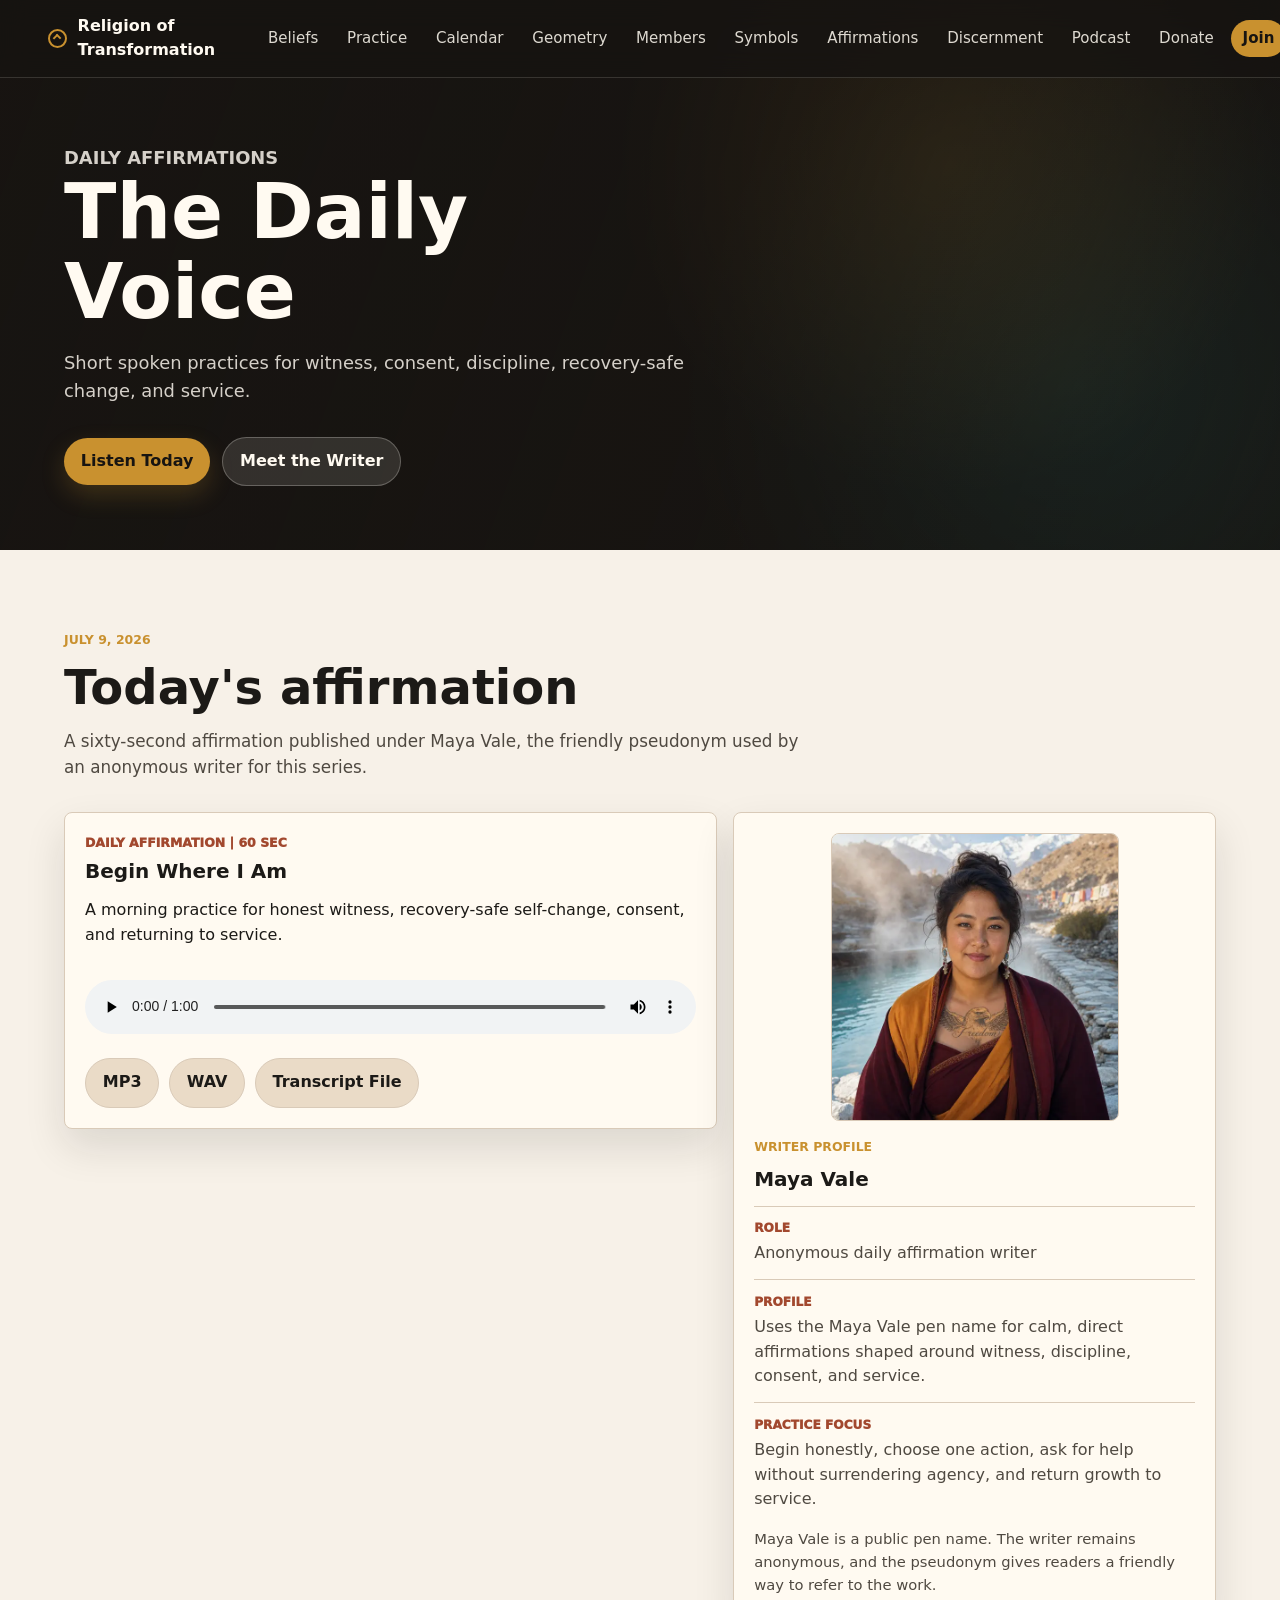
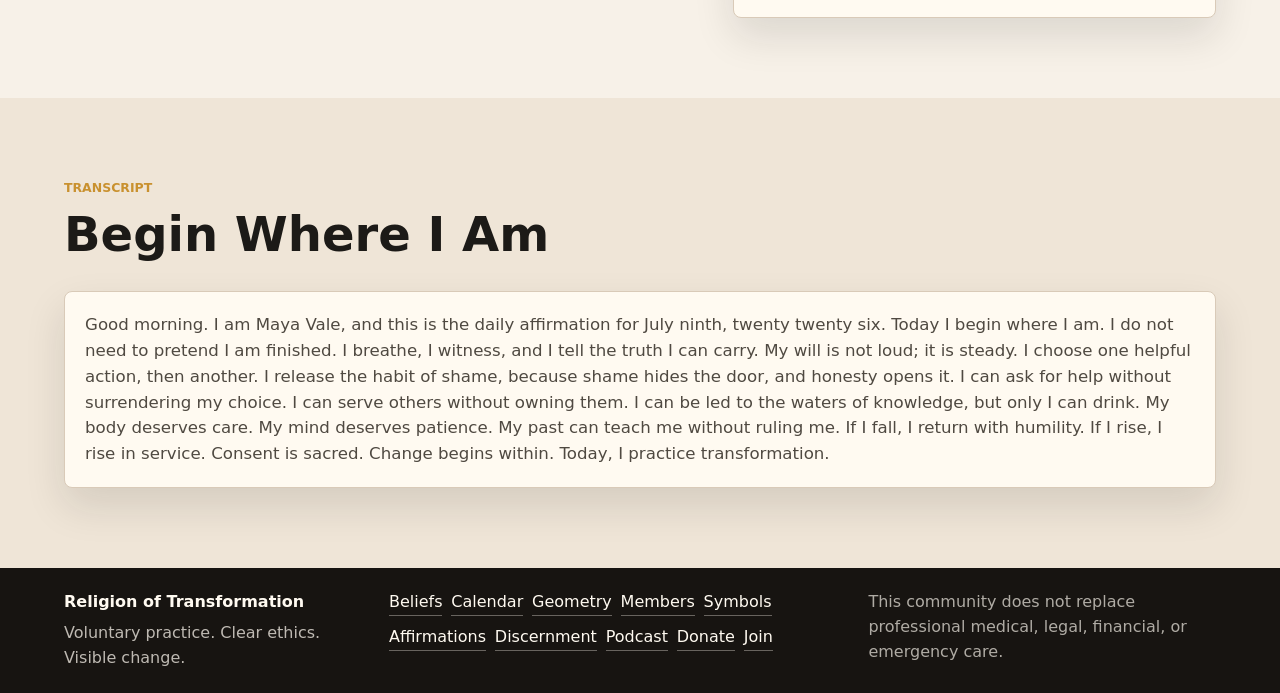
==== commit 56e21bdc: "Link member profiles in menus" ====
--- a/affirmations.html
+++ b/affirmations.html
@@ -25,6 +25,7 @@
       <a href="index.html#practice">Practice</a>
       <a href="index.html#calendar">Calendar</a>
       <a href="index.html#geometry">Geometry</a>
+      <a href="index.html#members">Members</a>
       <a href="symbols.html">Symbols</a>
       <a href="affirmations.html">Affirmations</a>
       <a href="discernment.html">Discernment</a>
@@ -127,6 +128,7 @@
       <a href="index.html#beliefs">Beliefs</a>
       <a href="index.html#calendar">Calendar</a>
       <a href="index.html#geometry">Geometry</a>
+      <a href="index.html#members">Members</a>
       <a href="symbols.html">Symbols</a>
       <a href="affirmations.html">Affirmations</a>
       <a href="discernment.html">Discernment</a>
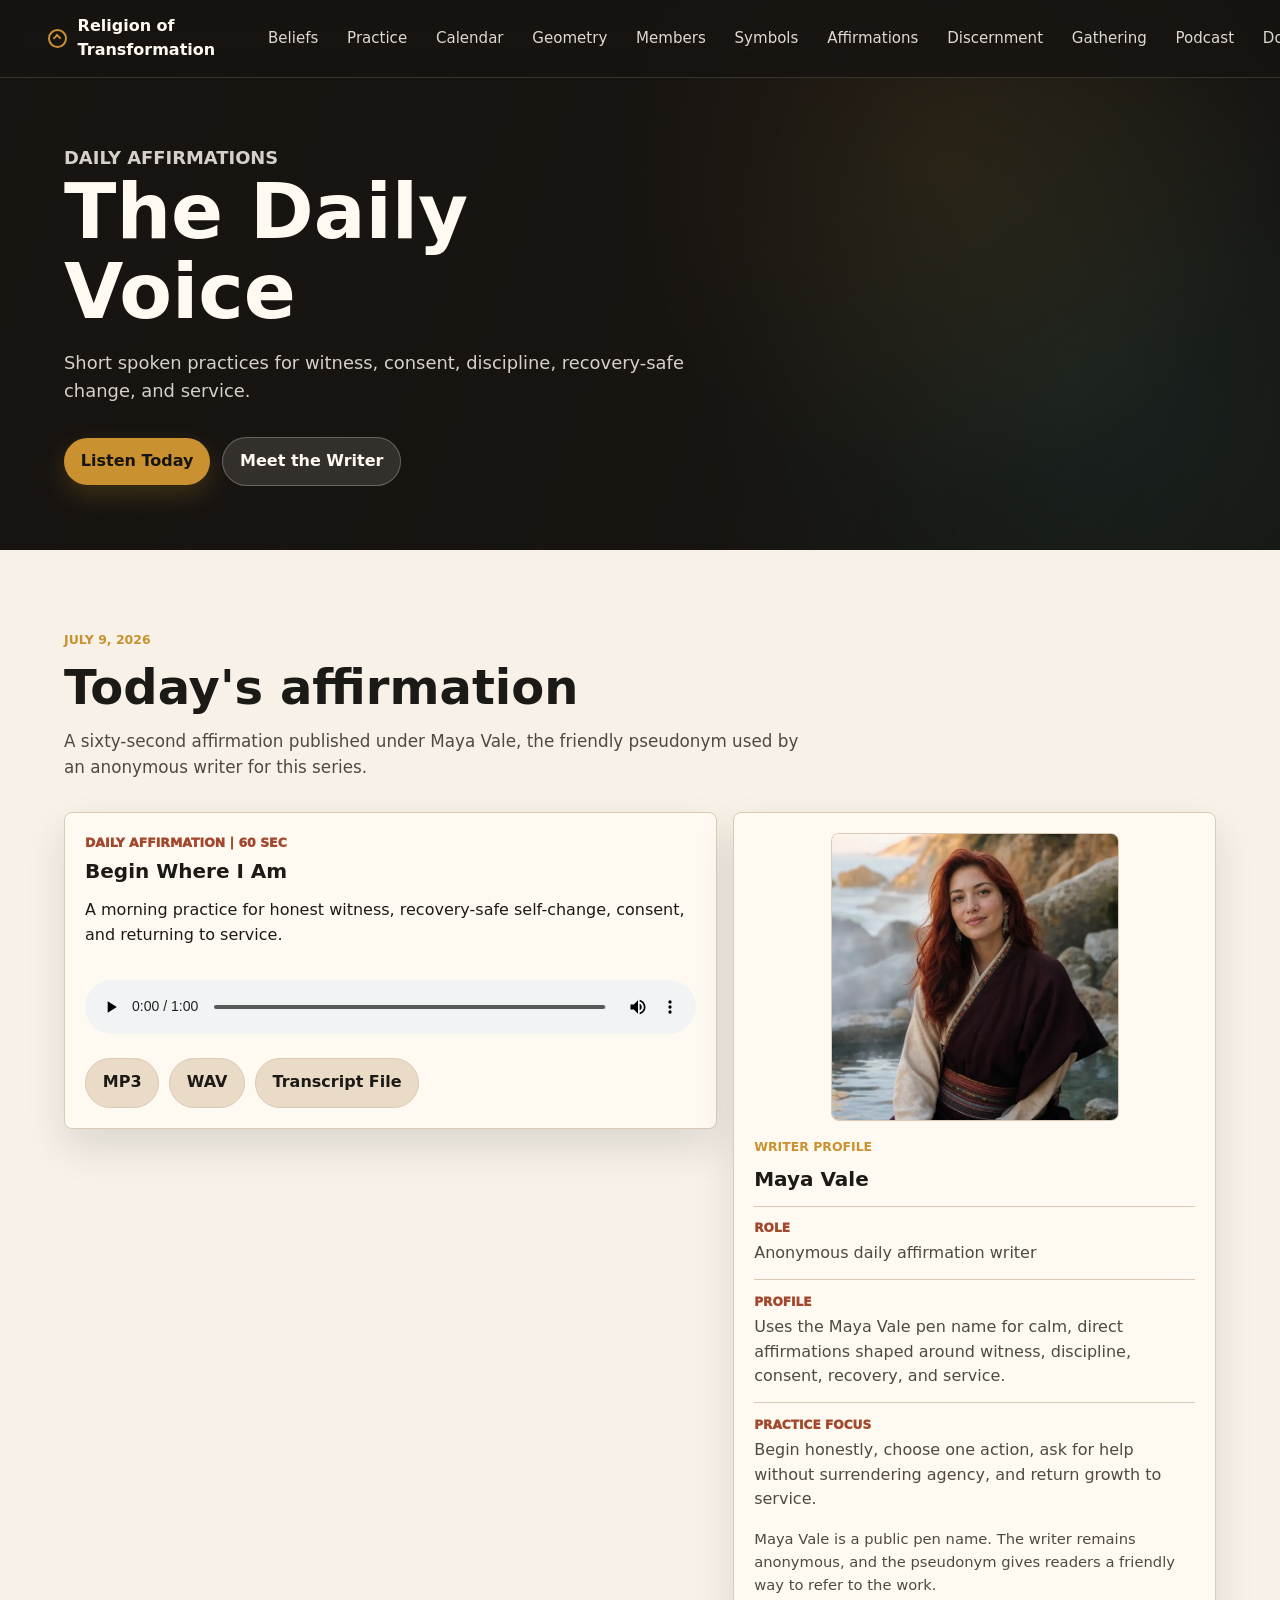
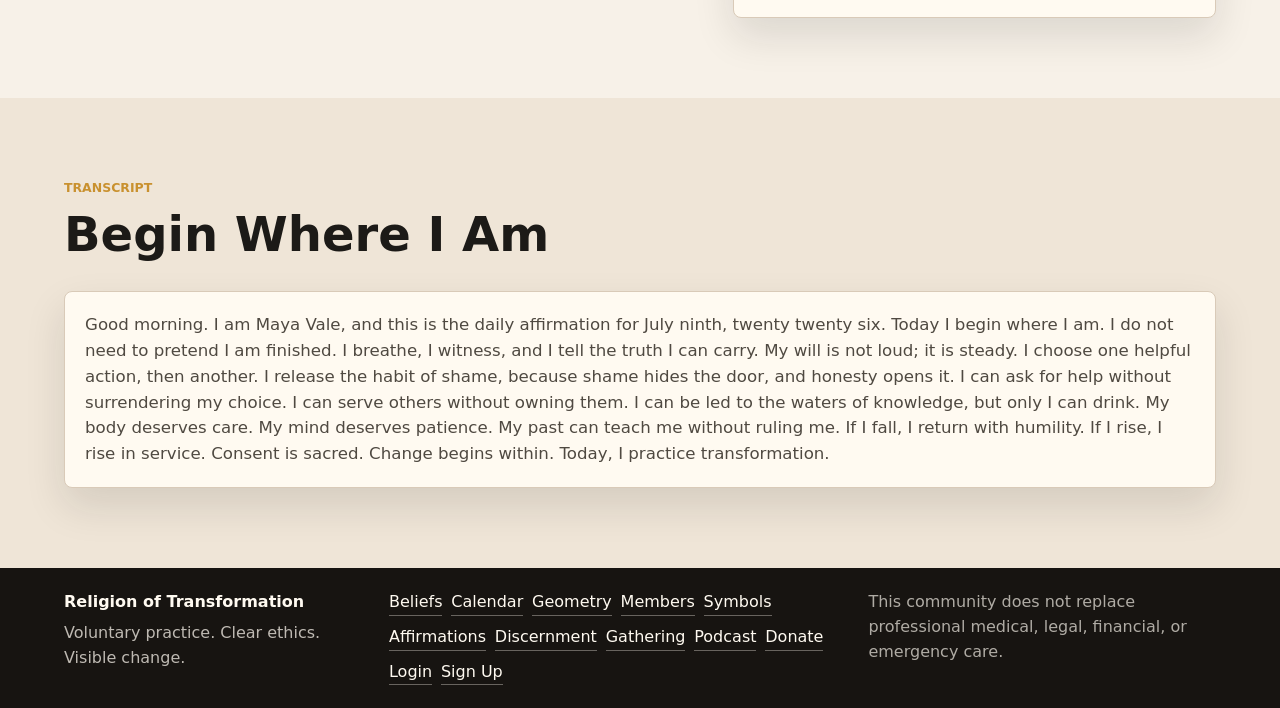
==== commit cac3abd2: "Clean workspace: auto-commit pending changes" ====
--- a/affirmations.html
+++ b/affirmations.html
@@ -29,9 +29,11 @@
       <a href="symbols.html">Symbols</a>
       <a href="affirmations.html">Affirmations</a>
       <a href="discernment.html">Discernment</a>
+      <a href="gathering.html">Gathering</a>
       <a href="podcast.html">Podcast</a>
       <a href="donate.html">Donate</a>
-      <a class="nav-join" href="index.html#join">Join</a>
+      <a href="login.html">Login</a>
+      <a class="nav-join" href="index.html#join">Sign Up</a>
     </nav>
   </header>
 
@@ -80,8 +82,8 @@
 
         <article id="maya-vale" class="voice-profile-card">
           <picture class="profile-portrait-wrap">
-            <source srcset="assets/images/maya-vale-profile-tattoo.webp" type="image/webp">
-            <img class="profile-portrait" src="assets/images/maya-vale-profile-tattoo.png" alt="Maya Vale profile portrait at sacred hot springs">
+            <source srcset="assets/images/maya-vale-west-coast-tibetan.webp" type="image/webp">
+            <img class="profile-portrait" src="assets/images/maya-vale-west-coast-tibetan.png" alt="Maya Vale profile portrait as a red-haired West Coast adult in Tibetan traditional clothing">
           </picture>
           <p class="eyebrow">Writer profile</p>
           <h3>Maya Vale</h3>
@@ -92,7 +94,7 @@
             </div>
             <div>
               <dt>Profile</dt>
-              <dd>Uses the Maya Vale pen name for calm, direct affirmations shaped around witness, discipline, consent, and service.</dd>
+              <dd>Uses the Maya Vale pen name for calm, direct affirmations shaped around witness, discipline, consent, recovery, and service.</dd>
             </div>
             <div>
               <dt>Practice focus</dt>
@@ -132,9 +134,11 @@
       <a href="symbols.html">Symbols</a>
       <a href="affirmations.html">Affirmations</a>
       <a href="discernment.html">Discernment</a>
+      <a href="gathering.html">Gathering</a>
       <a href="podcast.html">Podcast</a>
       <a href="donate.html">Donate</a>
-      <a href="index.html#join">Join</a>
+      <a href="login.html">Login</a>
+      <a href="index.html#join">Sign Up</a>
     </nav>
     <p class="footer-note">This community does not replace professional medical, legal, financial, or emergency care.</p>
   </footer>
--- a/styles.css
+++ b/styles.css
@@ -645,6 +645,34 @@
   gap: 1rem;
 }
 
+.member-group-photo {
+  margin: 0 0 1.35rem;
+  border: 1px solid var(--line);
+  border-radius: 8px;
+  overflow: hidden;
+  background: var(--paper-strong);
+  box-shadow: var(--shadow);
+}
+
+.member-group-photo picture,
+.member-group-photo img {
+  display: block;
+  width: 100%;
+}
+
+.member-group-photo img {
+  aspect-ratio: 1812 / 868;
+  object-fit: cover;
+  object-position: center;
+}
+
+.member-group-photo figcaption {
+  padding: 0.8rem 1rem;
+  color: var(--ink-soft);
+  font-size: 0.9rem;
+  font-weight: 800;
+}
+
 .member-profile-card {
   display: flex;
   flex-direction: column;
@@ -927,6 +955,7 @@
 }
 
 .join-form input,
+.join-form select,
 .join-form textarea {
   width: 100%;
   border: 1px solid var(--line);
@@ -937,6 +966,7 @@
 }
 
 .join-form input:focus,
+.join-form select:focus,
 .join-form textarea:focus,
 .date-picker input:focus {
   outline: 2px solid var(--teal);
@@ -947,6 +977,81 @@
   color: var(--ink);
   background: #eadbc7;
   border-color: var(--line);
+}
+
+.assigned-pseudonym-control {
+  display: grid;
+  grid-template-columns: minmax(0, 1fr) auto;
+  gap: 0.6rem;
+  align-items: stretch;
+}
+
+.assigned-pseudonym-control input[readonly] {
+  color: var(--teal-dark);
+  font-weight: 900;
+  letter-spacing: 0;
+  background: #f8efe1;
+}
+
+.pseudonym-refresh {
+  min-height: 2.8rem;
+  padding-inline: 0.85rem;
+  white-space: nowrap;
+}
+
+.verification-panel {
+  display: grid;
+  gap: 0.65rem;
+  margin: -0.2rem 0 0.95rem;
+  padding: 0.85rem;
+  border: 1px solid var(--line);
+  border-radius: 8px;
+  background: #fff8ec;
+}
+
+.verification-heading,
+.verification-row {
+  display: grid;
+  gap: 0.65rem;
+  align-items: center;
+}
+
+.verification-heading {
+  grid-template-columns: minmax(0, 1fr) auto;
+  color: var(--ink);
+}
+
+.verification-heading span {
+  border-radius: 999px;
+  padding: 0.25rem 0.55rem;
+  color: #fffaf1;
+  background: var(--rust);
+  font-size: 0.72rem;
+  font-weight: 950;
+  text-transform: uppercase;
+}
+
+.verification-panel.is-verified .verification-heading span {
+  background: var(--teal-dark);
+}
+
+.verification-row {
+  grid-template-columns: auto minmax(7rem, 1fr) auto;
+}
+
+.verification-row .button {
+  min-height: 2.8rem;
+  padding-inline: 0.85rem;
+  white-space: nowrap;
+}
+
+.verification-note {
+  min-height: 1.3rem;
+  margin: 0;
+  color: var(--ink-soft);
+  font-size: 0.84rem;
+  font-weight: 700;
+  line-height: 1.4;
 }
 
 .consent-check {
@@ -1072,6 +1177,12 @@
     width: 100%;
   }
 
+  .assigned-pseudonym-control,
+  .verification-heading,
+  .verification-row {
+    grid-template-columns: 1fr;
+  }
+
   .date-picker {
     width: 100%;
     justify-content: space-between;
--- a/page.css
+++ b/page.css
@@ -76,6 +76,23 @@
 .transparency-panel,
 .subscribe-panel {
   padding: 1.25rem;
+}
+
+
+.cast-card {
+  display: grid;
+  align-content: start;
+}
+
+.cast-portrait {
+  width: 100%;
+  aspect-ratio: 1;
+  display: block;
+  margin: 0 0 1rem;
+  border: 1px solid var(--line);
+  border-radius: 8px;
+  object-fit: cover;
+  object-position: center;
 }
 
 .page-card h3,
@@ -104,6 +121,21 @@
   font-size: 0.78rem;
   font-weight: 950;
   text-transform: uppercase;
+}
+
+.episode-notes {
+  display: grid;
+  gap: 0.4rem;
+  margin: 0.9rem 0 0;
+  padding-left: 1.1rem;
+  color: var(--ink-soft);
+  font-size: 0.92rem;
+  line-height: 1.35;
+}
+
+.episode-notes li::marker {
+  color: var(--rust);
+  font-weight: 900;
 }
 
 .episode-actions,
@@ -526,3 +558,151 @@
     font-size: 1.3rem;
   }
 }
+
+.gathering-hero {
+  background:
+    linear-gradient(110deg, rgba(23, 20, 17, 0.94), rgba(23, 20, 17, 0.6)),
+    radial-gradient(circle at 72% 30%, rgba(201, 145, 47, 0.36), transparent 30%),
+    radial-gradient(circle at 84% 76%, rgba(47, 127, 121, 0.38), transparent 34%),
+    url("assets/images/annual-gathering-sundial-fractal.webp") center / cover no-repeat,
+    var(--night);
+}
+
+.gathering-timeline,
+.game-grid,
+.prize-grid {
+  display: grid;
+  gap: 1rem;
+}
+
+.gathering-timeline {
+  grid-template-columns: repeat(3, minmax(0, 1fr));
+}
+
+.game-grid,
+.prize-grid {
+  grid-template-columns: repeat(2, minmax(0, 1fr));
+}
+
+.gathering-timeline article,
+.game-card,
+.prize-card {
+  min-width: 0;
+  border: 1px solid var(--line);
+  border-radius: 8px;
+  background: var(--paper-strong);
+  box-shadow: var(--shadow);
+  padding: 1.15rem;
+}
+
+.gathering-timeline span,
+.game-card span,
+.prize-mark {
+  display: inline-flex;
+  align-items: center;
+  min-height: 1.7rem;
+  margin-bottom: 0.65rem;
+  padding: 0.3rem 0.55rem;
+  border-radius: 999px;
+  color: var(--paper-strong);
+  background: var(--teal-dark);
+  font-size: 0.74rem;
+  font-weight: 950;
+  line-height: 1;
+  text-transform: uppercase;
+}
+
+.game-card:nth-child(2n) span,
+.prize-card:nth-child(2n) .prize-mark {
+  background: var(--rust);
+}
+
+.gathering-timeline h3,
+.game-card h3,
+.prize-card h3,
+.gathering-covenant h3 {
+  margin: 0 0 0.5rem;
+  color: var(--night);
+}
+
+.gathering-timeline p,
+.game-card p,
+.prize-card p {
+  margin: 0;
+  color: var(--ink-soft);
+  line-height: 1.45;
+}
+
+.gathering-covenant {
+  margin-top: 1rem;
+}
+
+@media (max-width: 980px) {
+  .gathering-timeline,
+  .game-grid,
+  .prize-grid {
+    grid-template-columns: 1fr;
+  }
+}
+
+.login-hero {
+  background:
+    linear-gradient(110deg, rgba(23, 20, 17, 0.94), rgba(23, 20, 17, 0.58)),
+    radial-gradient(circle at 74% 30%, rgba(36, 112, 108, 0.4), transparent 32%),
+    radial-gradient(circle at 86% 72%, rgba(201, 145, 47, 0.28), transparent 34%),
+    var(--night);
+}
+
+.login-form {
+  border: 1px solid var(--line);
+  border-radius: 8px;
+  background: var(--paper-strong);
+  box-shadow: var(--shadow);
+  padding: 1.35rem;
+}
+
+.login-form label {
+  display: grid;
+  gap: 0.35rem;
+  margin-bottom: 0.85rem;
+  color: var(--ink-soft);
+  font-size: 0.9rem;
+  font-weight: 850;
+}
+
+.login-form input {
+  width: 100%;
+  border: 1px solid var(--line);
+  border-radius: 8px;
+  padding: 0.75rem 0.85rem;
+  color: var(--ink);
+  background: #fffdf8;
+}
+
+.login-form input:focus {
+  outline: 2px solid var(--teal);
+  outline-offset: 1px;
+}
+
+.https-gate {
+  margin-bottom: 1rem;
+  border: 1px solid rgba(162, 72, 46, 0.36);
+  border-radius: 8px;
+  padding: 0.8rem;
+  color: var(--rust);
+  background: #fff8ec;
+  font-weight: 800;
+  line-height: 1.4;
+}
+
+.https-gate.is-secure {
+  border-color: rgba(36, 112, 108, 0.34);
+  color: var(--teal-dark);
+}
+
+.login-help {
+  margin: 1rem 0 0;
+  color: var(--ink-soft);
+  font-size: 0.9rem;
+  line-height: 1.45;
+}
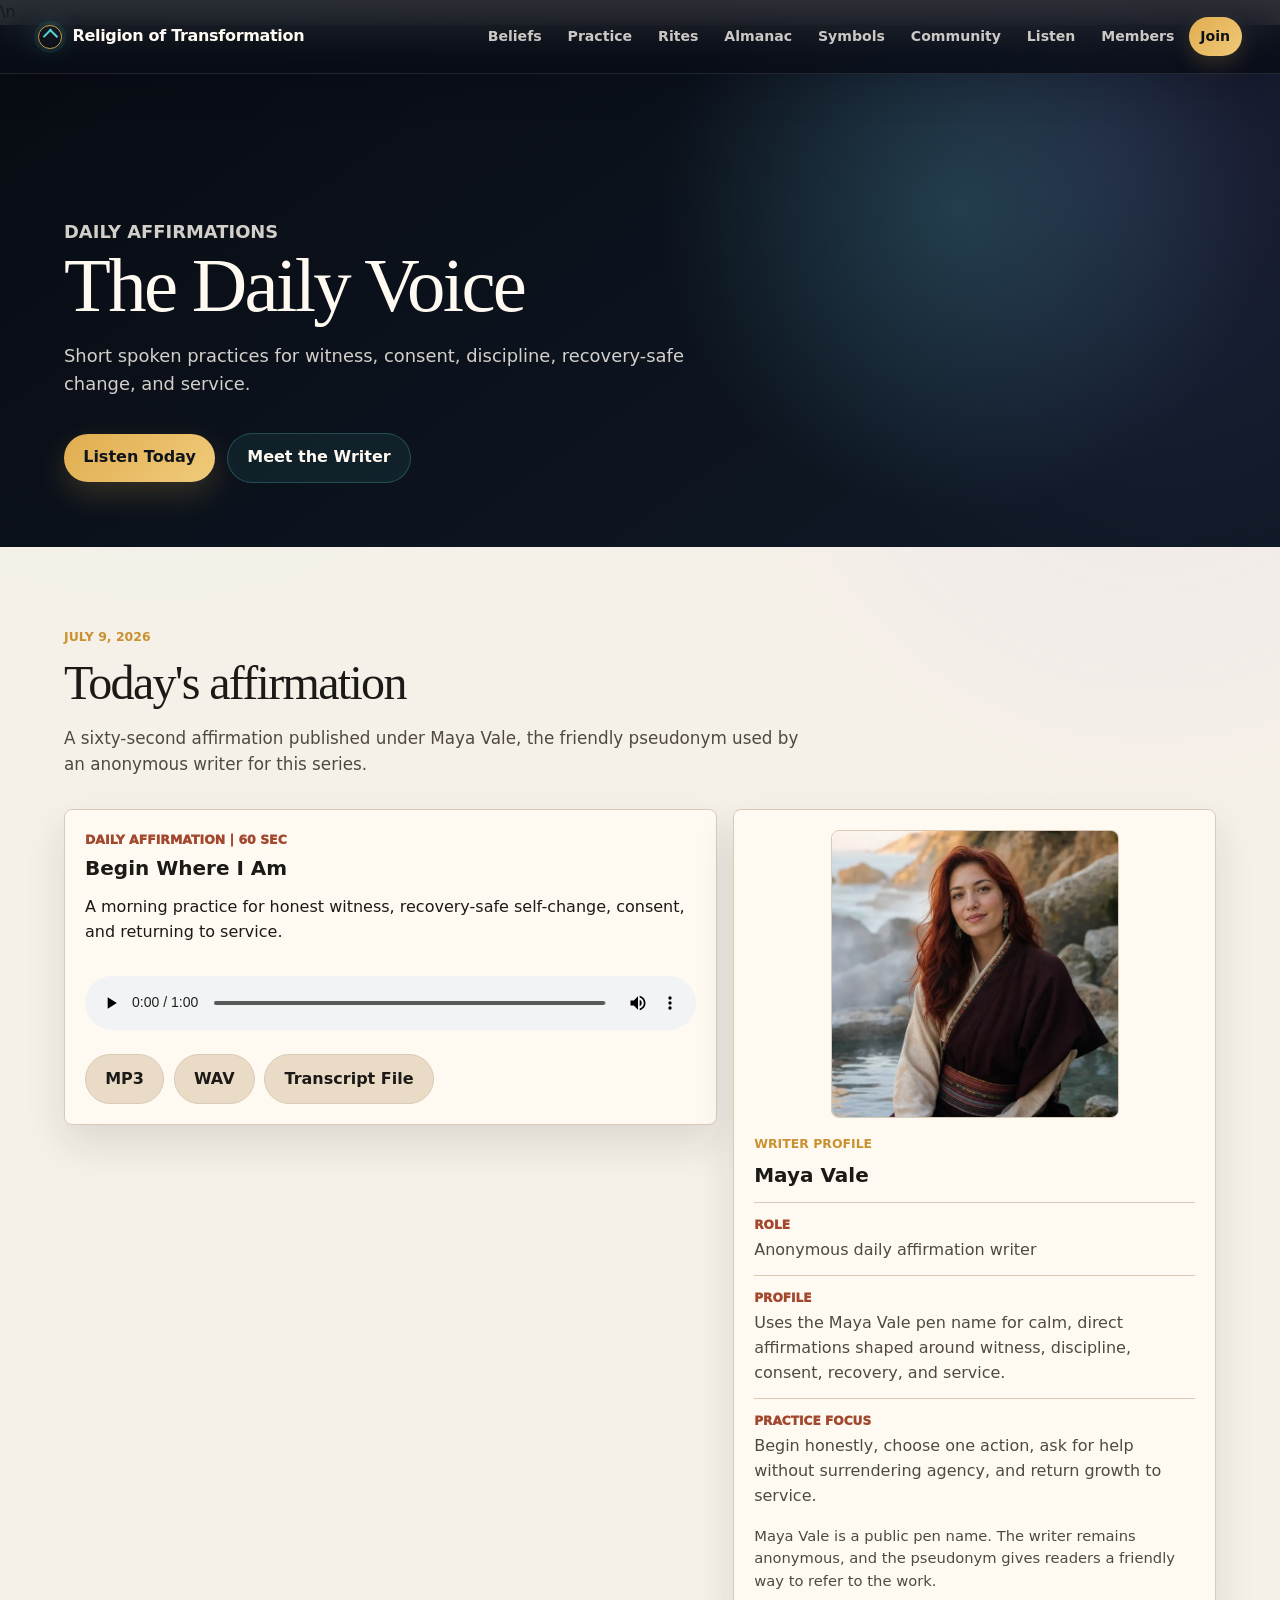
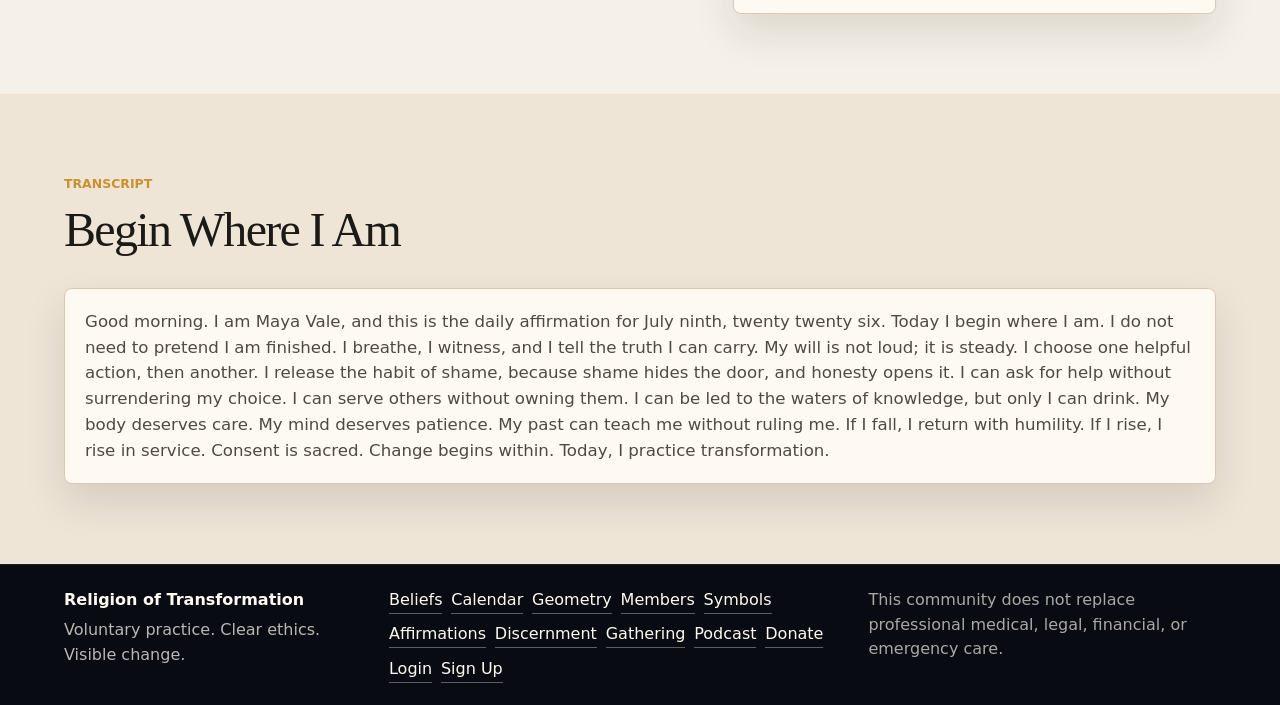
==== commit 55ee1a20: "style: apply transformation v3 shell to affirmations.html" ====
--- a/affirmations.html
+++ b/affirmations.html
@@ -9,7 +9,7 @@
   <link rel="stylesheet" href="complete.css">
   <link rel="stylesheet" href="page.css">
   <link rel="stylesheet" href="responsive.css">
-</head>
+  <link rel="stylesheet" href="experience.css">\n</head>
 <body>
   <header class="topbar" aria-label="Site header">
     <a class="brand" href="index.html#home" aria-label="Religion of Transformation home">
@@ -23,17 +23,13 @@
     <nav class="nav" id="primary-nav" aria-label="Primary navigation">
       <a href="index.html#beliefs">Beliefs</a>
       <a href="index.html#practice">Practice</a>
-      <a href="index.html#calendar">Calendar</a>
-      <a href="index.html#geometry">Geometry</a>
-      <a href="index.html#members">Members</a>
+      <a href="index.html#rites">Rites</a>
+      <a href="almanac.html">Almanac</a>
       <a href="symbols.html">Symbols</a>
-      <a href="affirmations.html">Affirmations</a>
-      <a href="discernment.html">Discernment</a>
-      <a href="gathering.html">Gathering</a>
-      <a href="podcast.html">Podcast</a>
-      <a href="donate.html">Donate</a>
-      <a href="login.html">Login</a>
-      <a class="nav-join" href="index.html#join">Sign Up</a>
+      <a href="index.html#community">Community</a>
+      <a href="podcast.html">Listen</a>
+      <a href="login.html">Members</a>
+      <a class="nav-join" href="index.html#join">Join</a>
     </nav>
   </header>
 
--- a/experience.css
+++ b/experience.css
@@ -0,0 +1,621 @@
+/* Religion of Transformation — experience layer v3
+   Loaded last so the legacy pages keep their behavior while sharing one visual system. */
+
+:root {
+  --transform-night: #090d16;
+  --transform-night-2: #111827;
+  --transform-ink: #171a22;
+  --transform-paper: #f6f1e8;
+  --transform-paper-2: #fffaf2;
+  --transform-cyan: #54d7d1;
+  --transform-cyan-deep: #177b79;
+  --transform-gold: #e0ad4f;
+  --transform-violet: #9e7cff;
+  --transform-line: rgba(19, 29, 45, 0.14);
+  --transform-radius: 20px;
+  --transform-shadow: 0 24px 60px rgba(7, 12, 22, 0.14);
+}
+
+html {
+  background: var(--transform-night);
+}
+
+body {
+  background:
+    radial-gradient(circle at 12% 8%, rgba(84, 215, 209, 0.08), transparent 32rem),
+    radial-gradient(circle at 90% 16%, rgba(158, 124, 255, 0.08), transparent 30rem),
+    var(--transform-paper);
+}
+
+body::before {
+  content: "";
+  position: fixed;
+  inset: 0;
+  z-index: -1;
+  pointer-events: none;
+  opacity: 0.22;
+  background-image:
+    radial-gradient(circle, rgba(23, 26, 34, 0.14) 0 0.7px, transparent 0.8px);
+  background-size: 22px 22px;
+  mask-image: linear-gradient(to bottom, black, transparent 70%);
+}
+
+.topbar {
+  min-height: 4.65rem;
+  padding: 0.65rem clamp(1rem, 3vw, 2.5rem);
+  border-bottom: 1px solid rgba(255, 250, 242, 0.1);
+  background: rgba(9, 13, 22, 0.84);
+  box-shadow: 0 10px 40px rgba(5, 9, 16, 0.16);
+  backdrop-filter: blur(20px) saturate(130%);
+}
+
+.brand {
+  letter-spacing: -0.02em;
+}
+
+.brand-mark {
+  width: 1.48rem;
+  height: 1.48rem;
+  border: 1px solid rgba(224, 173, 79, 0.9);
+  box-shadow:
+    0 0 0 4px rgba(84, 215, 209, 0.08),
+    0 0 28px rgba(84, 215, 209, 0.2);
+}
+
+.brand-mark::before,
+.brand-mark::after {
+  inset: 0.34rem;
+  border-top-color: var(--transform-cyan);
+}
+
+.nav {
+  gap: 0.18rem;
+}
+
+.nav a {
+  min-height: 2.45rem;
+  padding: 0.48rem 0.72rem;
+  color: rgba(255, 250, 242, 0.78);
+  font-size: 0.88rem;
+  font-weight: 750;
+}
+
+.nav a:hover,
+.nav a:focus-visible {
+  color: #fffaf2;
+  background: rgba(84, 215, 209, 0.1);
+}
+
+.nav-join {
+  color: #0d1118 !important;
+  background: linear-gradient(135deg, var(--transform-gold), #f0c979);
+  box-shadow: 0 8px 20px rgba(224, 173, 79, 0.18);
+}
+
+.hero {
+  min-height: 94svh;
+  padding: 9rem clamp(1rem, 6vw, 6.5rem) 6rem;
+  background:
+    radial-gradient(circle at 77% 44%, rgba(84, 215, 209, 0.18), transparent 17rem),
+    radial-gradient(circle at 84% 38%, rgba(158, 124, 255, 0.16), transparent 26rem),
+    linear-gradient(145deg, #070a11 0%, #0b1320 52%, #0d1622 100%);
+}
+
+.hero::before {
+  content: "";
+  position: absolute;
+  inset: -10% -8%;
+  pointer-events: none;
+  opacity: 0.6;
+  background:
+    repeating-radial-gradient(circle at 82% 46%, transparent 0 3.5rem, rgba(84, 215, 209, 0.1) 3.56rem 3.62rem),
+    conic-gradient(from 12deg at 82% 46%, transparent 0 9deg, rgba(224, 173, 79, 0.13) 9deg 10deg, transparent 10deg 25deg);
+  mask-image: radial-gradient(circle at 82% 46%, black 0 30rem, transparent 42rem);
+}
+
+.hero::after {
+  background: linear-gradient(90deg, rgba(7, 10, 17, 0.96) 0%, rgba(7, 10, 17, 0.74) 48%, rgba(7, 10, 17, 0.18) 100%);
+}
+
+.hero-layout {
+  position: relative;
+  z-index: 2;
+  display: grid;
+  grid-template-columns: minmax(0, 1fr) minmax(20rem, 0.82fr);
+  gap: clamp(2rem, 6vw, 6rem);
+  align-items: center;
+  width: min(88rem, 100%);
+}
+
+.hero-content {
+  z-index: auto;
+  width: min(48rem, 100%);
+}
+
+.hero .eyebrow {
+  display: inline-flex;
+  align-items: center;
+  gap: 0.55rem;
+  color: var(--transform-cyan);
+  letter-spacing: 0.16em;
+}
+
+.hero .eyebrow::before {
+  content: "";
+  width: 1.8rem;
+  height: 1px;
+  background: linear-gradient(90deg, var(--transform-gold), var(--transform-cyan));
+}
+
+.hero h1 {
+  max-width: 9ch;
+  margin-top: 0.6rem;
+  font-family: Georgia, "Times New Roman", serif;
+  font-size: clamp(3.5rem, 7.2vw, 7rem);
+  font-weight: 520;
+  letter-spacing: -0.055em;
+  line-height: 0.9;
+}
+
+.hero-copy {
+  max-width: 43rem;
+  margin-top: 1.7rem;
+  color: rgba(255, 250, 242, 0.78);
+  font-size: clamp(1.03rem, 1.5vw, 1.24rem);
+  line-height: 1.7;
+}
+
+.hero-actions {
+  margin-top: 2.2rem;
+}
+
+.hero-note {
+  max-width: 40rem;
+  margin: 1rem 0 0;
+  color: rgba(255, 250, 242, 0.54);
+  font-size: 0.86rem;
+}
+
+.button {
+  min-height: 3rem;
+  padding-inline: 1.2rem;
+  border-radius: 999px;
+}
+
+.button.primary {
+  color: #10141d;
+  background: linear-gradient(135deg, var(--transform-gold), #f0cb7b);
+  box-shadow: 0 12px 30px rgba(224, 173, 79, 0.2);
+}
+
+.button.secondary {
+  border-color: rgba(84, 215, 209, 0.25);
+  background: rgba(84, 215, 209, 0.08);
+}
+
+.hero-symbol {
+  position: relative;
+  min-height: 34rem;
+  display: grid;
+  place-items: center;
+  isolation: isolate;
+}
+
+.hero-symbol::before,
+.hero-symbol::after {
+  content: "";
+  position: absolute;
+  border-radius: 50%;
+  pointer-events: none;
+}
+
+.hero-symbol::before {
+  width: min(32rem, 88vw);
+  aspect-ratio: 1;
+  border: 1px solid rgba(84, 215, 209, 0.26);
+  box-shadow:
+    inset 0 0 70px rgba(84, 215, 209, 0.08),
+    0 0 80px rgba(84, 215, 209, 0.08);
+}
+
+.hero-symbol::after {
+  width: min(23rem, 64vw);
+  aspect-ratio: 1;
+  border: 1px solid rgba(224, 173, 79, 0.32);
+  transform: rotate(45deg);
+}
+
+.transformation-sigil {
+  position: relative;
+  width: min(18rem, 54vw);
+  aspect-ratio: 1;
+  display: grid;
+  place-items: center;
+  border-radius: 50%;
+  border: 1px solid rgba(255, 250, 242, 0.14);
+  background:
+    radial-gradient(circle, rgba(255, 250, 242, 0.08) 0 6%, transparent 6.2%),
+    conic-gradient(from 45deg, rgba(84, 215, 209, 0.72), rgba(224, 173, 79, 0.72), rgba(158, 124, 255, 0.7), rgba(84, 215, 209, 0.72));
+  box-shadow: 0 0 0 1rem rgba(255, 250, 242, 0.025), 0 0 70px rgba(84, 215, 209, 0.2);
+}
+
+.transformation-sigil::before {
+  content: "";
+  position: absolute;
+  inset: 1px;
+  border-radius: inherit;
+  background: #0a111c;
+}
+
+.transformation-sigil::after {
+  content: "◇";
+  position: relative;
+  z-index: 1;
+  color: var(--transform-gold);
+  font-family: Georgia, "Times New Roman", serif;
+  font-size: 8rem;
+  line-height: 1;
+  text-shadow:
+    0 0 24px rgba(224, 173, 79, 0.45),
+    0 0 42px rgba(84, 215, 209, 0.2);
+  transform: rotate(45deg);
+}
+
+.orbit-label {
+  position: absolute;
+  z-index: 3;
+  display: grid;
+  gap: 0.18rem;
+  min-width: 9.4rem;
+  padding: 0.75rem 0.9rem;
+  border: 1px solid rgba(255, 250, 242, 0.12);
+  border-radius: 14px;
+  background: rgba(9, 13, 22, 0.74);
+  box-shadow: 0 14px 34px rgba(0, 0, 0, 0.2);
+  backdrop-filter: blur(16px);
+}
+
+.orbit-label strong {
+  color: #fffaf2;
+  font-size: 0.92rem;
+}
+
+.orbit-label span {
+  color: rgba(255, 250, 242, 0.5);
+  font-size: 0.72rem;
+  text-transform: uppercase;
+  letter-spacing: 0.12em;
+}
+
+.orbit-label.witness { top: 3%; left: 8%; }
+.orbit-label.refine { top: 18%; right: 0; }
+.orbit-label.create { bottom: 17%; right: 3%; }
+.orbit-label.serve { bottom: 2%; left: 13%; }
+
+.almanac-intro {
+  position: relative;
+  overflow: hidden;
+  background:
+    linear-gradient(145deg, #0c1320, #111c2a 60%, #151a27);
+  color: #fffaf2;
+}
+
+.almanac-intro::before {
+  content: "";
+  position: absolute;
+  inset: 0;
+  opacity: 0.34;
+  pointer-events: none;
+  background:
+    radial-gradient(circle at 20% 32%, rgba(84, 215, 209, 0.2), transparent 20rem),
+    repeating-linear-gradient(120deg, transparent 0 39px, rgba(255, 250, 242, 0.035) 40px);
+}
+
+.almanac-shell {
+  position: relative;
+  display: grid;
+  grid-template-columns: minmax(0, 0.86fr) minmax(0, 1.14fr);
+  gap: clamp(2rem, 5vw, 5rem);
+  align-items: center;
+}
+
+.almanac-copy h2 {
+  max-width: 10ch;
+  font-family: Georgia, "Times New Roman", serif;
+  font-size: clamp(2.7rem, 5vw, 4.8rem);
+  font-weight: 500;
+  letter-spacing: -0.04em;
+}
+
+.almanac-copy .section-copy {
+  color: rgba(255, 250, 242, 0.7);
+}
+
+.almanac-grid {
+  display: grid;
+  grid-template-columns: repeat(2, minmax(0, 1fr));
+  gap: 0.9rem;
+}
+
+.almanac-card {
+  min-height: 11rem;
+  display: flex;
+  flex-direction: column;
+  justify-content: space-between;
+  padding: 1.15rem;
+  border: 1px solid rgba(255, 250, 242, 0.1);
+  border-radius: 18px;
+  background: rgba(255, 250, 242, 0.055);
+  transition: transform 180ms ease, border-color 180ms ease, background 180ms ease;
+}
+
+.almanac-card:hover,
+.almanac-card:focus-visible {
+  transform: translateY(-3px);
+  border-color: rgba(84, 215, 209, 0.35);
+  background: rgba(84, 215, 209, 0.08);
+  outline: none;
+}
+
+.almanac-card span {
+  color: var(--transform-gold);
+  font-size: 0.72rem;
+  font-weight: 900;
+  letter-spacing: 0.14em;
+  text-transform: uppercase;
+}
+
+.almanac-card strong {
+  display: block;
+  margin-top: 2rem;
+  color: #fffaf2;
+  font-family: Georgia, "Times New Roman", serif;
+  font-size: 1.45rem;
+  font-weight: 500;
+}
+
+.section {
+  position: relative;
+}
+
+.section-heading h2,
+.page-hero h1,
+.page-section h2 {
+  font-family: Georgia, "Times New Roman", serif;
+  font-weight: 520;
+  letter-spacing: -0.035em;
+}
+
+.practice-card,
+.ethics-list article,
+.calendar-reference article,
+.schedule-row,
+.today-panel,
+.calendar-board,
+.join-form,
+.testimonial-card,
+.recovery-note,
+.member-profile-card,
+.council-grid article,
+.symbol-scale-grid article,
+.member-group-photo {
+  border-radius: var(--transform-radius);
+  border-color: var(--transform-line);
+  box-shadow: var(--transform-shadow);
+}
+
+.practice-card,
+.testimonial-card,
+.member-profile-card,
+.council-grid article,
+.symbol-scale-grid article {
+  transition: transform 180ms ease, box-shadow 180ms ease;
+}
+
+.practice-card:hover,
+.testimonial-card:hover,
+.member-profile-card:hover,
+.council-grid article:hover,
+.symbol-scale-grid article:hover {
+  transform: translateY(-3px);
+  box-shadow: 0 28px 70px rgba(7, 12, 22, 0.16);
+}
+
+.page-hero {
+  background:
+    radial-gradient(circle at 75% 35%, rgba(84, 215, 209, 0.18), transparent 19rem),
+    radial-gradient(circle at 86% 26%, rgba(158, 124, 255, 0.12), transparent 26rem),
+    linear-gradient(145deg, #080b12, #101a28);
+}
+
+.page-hero::after {
+  background: linear-gradient(90deg, rgba(8, 11, 18, 0.95), rgba(8, 11, 18, 0.56), rgba(8, 11, 18, 0.2));
+}
+
+.footer {
+  border-top: 1px solid rgba(255, 250, 242, 0.08);
+  background: #080b12;
+}
+
+.almanac-page {
+  min-height: 100svh;
+  padding: 8rem clamp(1rem, 5vw, 5rem) 5rem;
+  color: #fffaf2;
+  background:
+    radial-gradient(circle at 82% 18%, rgba(84, 215, 209, 0.16), transparent 27rem),
+    radial-gradient(circle at 72% 30%, rgba(158, 124, 255, 0.12), transparent 34rem),
+    linear-gradient(150deg, #070a11, #0d1420 55%, #121827);
+}
+
+.almanac-page-header {
+  width: min(76rem, 100%);
+  margin: 0 auto 3rem;
+}
+
+.almanac-page-header h1 {
+  max-width: 10ch;
+  margin-top: 0.45rem;
+  font-family: Georgia, "Times New Roman", serif;
+  font-size: clamp(3.5rem, 7vw, 6.7rem);
+  font-weight: 500;
+  letter-spacing: -0.05em;
+}
+
+.almanac-page-header p {
+  max-width: 48rem;
+  color: rgba(255, 250, 242, 0.7);
+  font-size: 1.12rem;
+}
+
+.almanac-hub {
+  width: min(76rem, 100%);
+  margin: 0 auto;
+  display: grid;
+  grid-template-columns: repeat(12, 1fr);
+  gap: 1rem;
+}
+
+.almanac-feature {
+  grid-column: span 6;
+  min-height: 16rem;
+  display: flex;
+  flex-direction: column;
+  justify-content: space-between;
+  padding: 1.45rem;
+  border: 1px solid rgba(255, 250, 242, 0.1);
+  border-radius: 22px;
+  background: rgba(255, 250, 242, 0.055);
+  box-shadow: 0 24px 70px rgba(0, 0, 0, 0.18);
+}
+
+.almanac-feature.wide {
+  grid-column: span 12;
+  min-height: 18rem;
+  background:
+    radial-gradient(circle at 84% 42%, rgba(224, 173, 79, 0.17), transparent 19rem),
+    rgba(255, 250, 242, 0.055);
+}
+
+.almanac-feature.small {
+  grid-column: span 4;
+  min-height: 13rem;
+}
+
+.almanac-feature span {
+  color: var(--transform-cyan);
+  font-size: 0.75rem;
+  font-weight: 900;
+  text-transform: uppercase;
+  letter-spacing: 0.14em;
+}
+
+.almanac-feature h2 {
+  margin-top: 0.7rem;
+  font-family: Georgia, "Times New Roman", serif;
+  font-size: clamp(1.7rem, 3vw, 2.5rem);
+  font-weight: 500;
+}
+
+.almanac-feature p {
+  max-width: 38rem;
+  color: rgba(255, 250, 242, 0.66);
+}
+
+.almanac-feature .button {
+  align-self: flex-start;
+}
+
+.almanac-note {
+  width: min(76rem, 100%);
+  margin: 1rem auto 0;
+  padding: 1rem 1.2rem;
+  border-left: 2px solid var(--transform-gold);
+  color: rgba(255, 250, 242, 0.62);
+  background: rgba(255, 250, 242, 0.035);
+}
+
+:focus-visible {
+  outline: 2px solid var(--transform-cyan);
+  outline-offset: 3px;
+}
+
+@media (max-width: 980px) {
+  .hero-layout,
+  .almanac-shell {
+    grid-template-columns: 1fr;
+  }
+
+  .hero-symbol {
+    min-height: 25rem;
+  }
+
+  .orbit-label.witness { top: 3%; left: 3%; }
+  .orbit-label.refine { top: 8%; right: 2%; }
+  .orbit-label.create { bottom: 10%; right: 3%; }
+  .orbit-label.serve { bottom: 2%; left: 5%; }
+
+  .almanac-feature,
+  .almanac-feature.small {
+    grid-column: span 6;
+  }
+}
+
+@media (max-width: 640px) {
+  .hero {
+    min-height: auto;
+    padding-top: 7.4rem !important;
+    padding-bottom: 4rem;
+  }
+
+  .hero h1 {
+    max-width: 9ch !important;
+    font-size: clamp(3.1rem, 15vw, 4.7rem) !important;
+  }
+
+  .hero-symbol {
+    min-height: 22rem;
+  }
+
+  .orbit-label {
+    min-width: 7.6rem;
+    padding: 0.6rem 0.68rem;
+  }
+
+  .orbit-label strong {
+    font-size: 0.8rem;
+  }
+
+  .orbit-label span {
+    font-size: 0.62rem;
+  }
+
+  .almanac-grid {
+    grid-template-columns: 1fr;
+  }
+
+  .almanac-card {
+    min-height: 8.5rem;
+  }
+
+  .almanac-page {
+    padding-top: 6.8rem;
+  }
+
+  .almanac-feature,
+  .almanac-feature.small,
+  .almanac-feature.wide {
+    grid-column: span 12;
+    min-height: 13rem;
+  }
+}
+
+@media (prefers-reduced-motion: reduce) {
+  .almanac-card,
+  .practice-card,
+  .testimonial-card,
+  .member-profile-card,
+  .council-grid article,
+  .symbol-scale-grid article {
+    transition: none;
+  }
+}
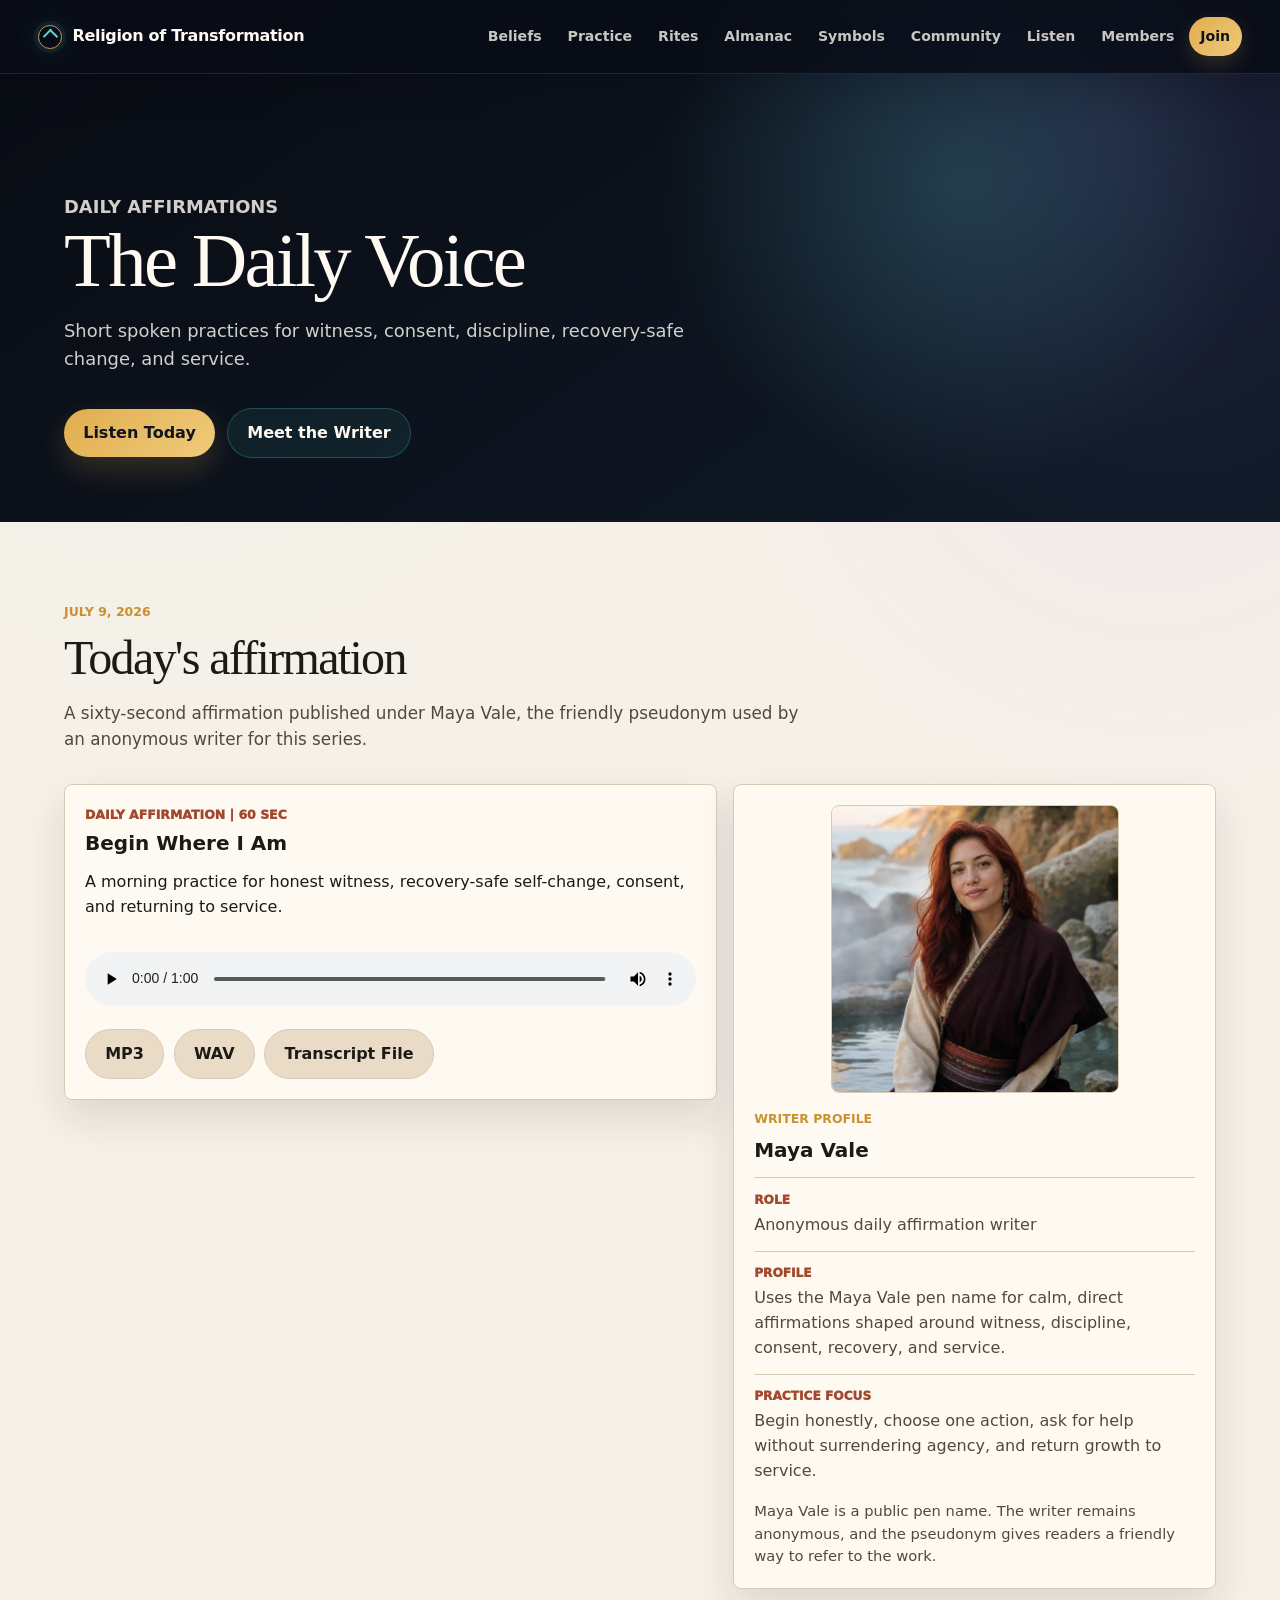
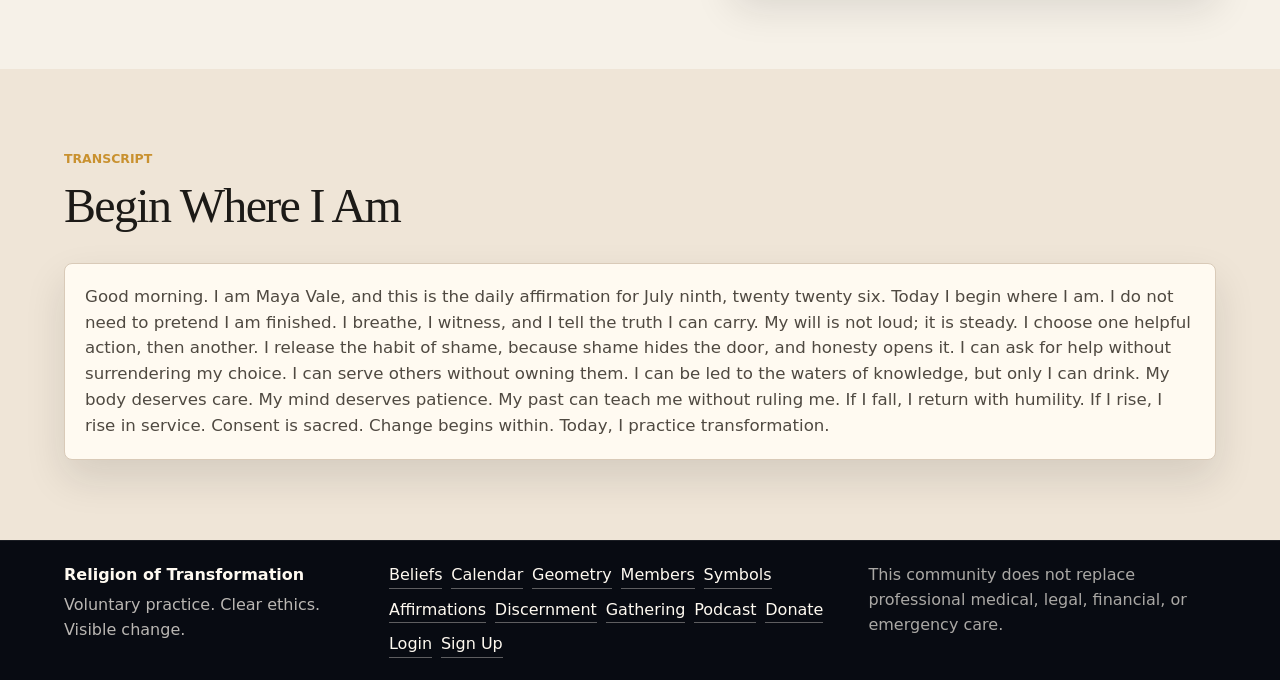
==== commit e0202cde: "fix: normalize shared site shell in affirmations.html" ====
--- a/affirmations.html
+++ b/affirmations.html
@@ -9,7 +9,8 @@
   <link rel="stylesheet" href="complete.css">
   <link rel="stylesheet" href="page.css">
   <link rel="stylesheet" href="responsive.css">
-  <link rel="stylesheet" href="experience.css">\n</head>
+  <link rel="stylesheet" href="experience.css">
+</head>
 <body>
   <header class="topbar" aria-label="Site header">
     <a class="brand" href="index.html#home" aria-label="Religion of Transformation home">
